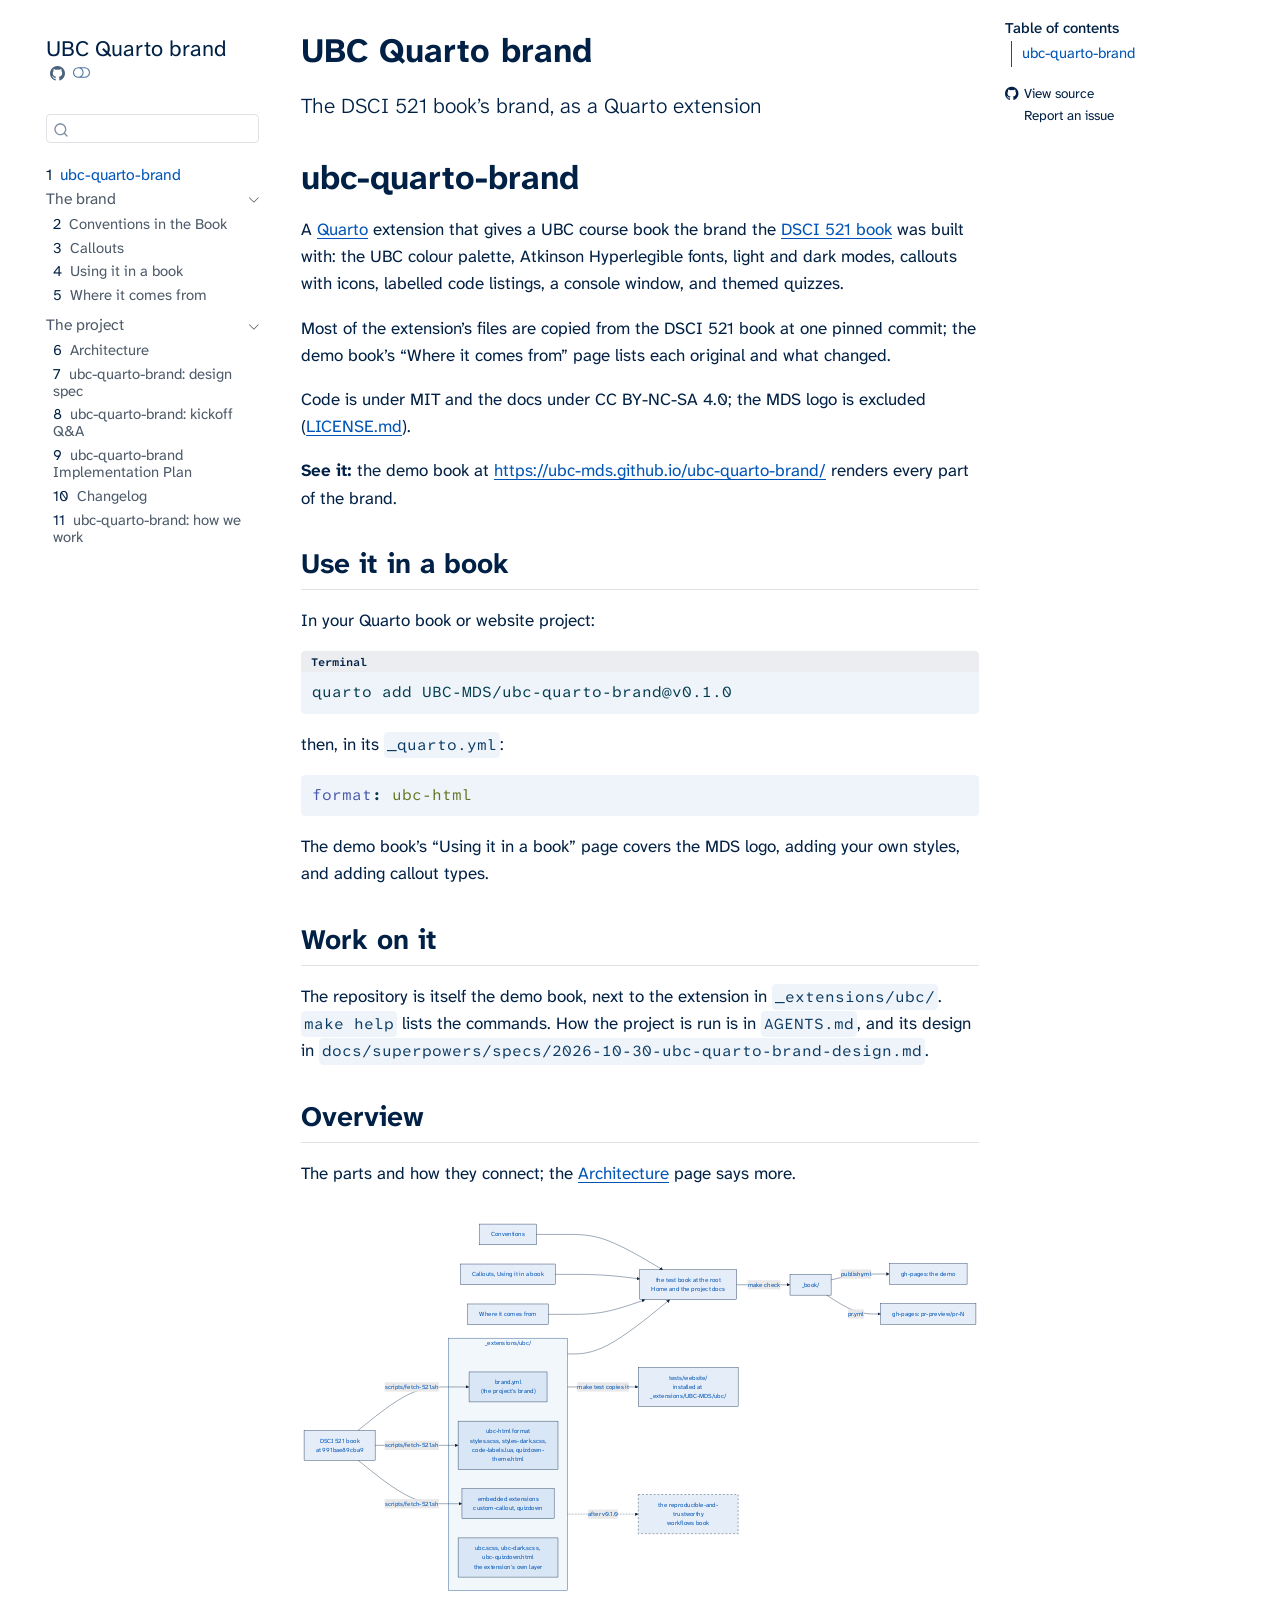
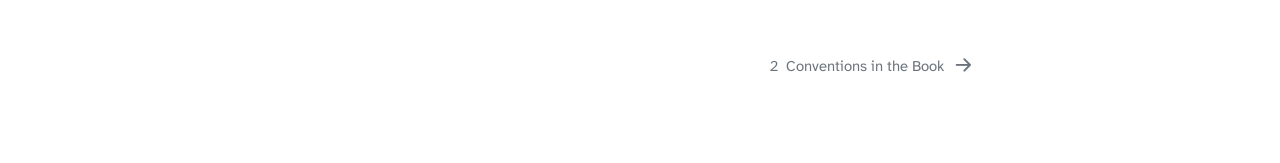
==== index.html @ 161fa1e8 "Deploying to gh-pages from @ UBC-MDS/ubc-quarto-brand@c8783e65c18d8963f769727e50a98304bb39182a 🚀" ====
<!DOCTYPE html>
<html xmlns="http://www.w3.org/1999/xhtml" lang="en" xml:lang="en"><head>

<meta charset="utf-8">
<meta name="generator" content="quarto-1.11.6">

<meta name="viewport" content="width=device-width, initial-scale=1.0, user-scalable=yes">


<title>UBC Quarto brand</title>
<style>
/* Default styles provided by pandoc.
** See https://pandoc.org/MANUAL.html#variables-for-html for config info.
*/
span.smallcaps{font-variant: small-caps;}
div.columns{display: flex; gap: 1.5em;}
div.column{flex: auto;}
@media screen {
div.columns{gap: min(4vw, 1.5em);}
div.column{overflow-x: auto;}
}
div.hanging-indent{margin-left: 1.5em; text-indent: -1.5em;}
ul.task-list{list-style: none;}
ul.task-list li input[type="checkbox"] {
  width: 0.8em;
  margin: 0 0.8em 0.2em -1em; /* quarto-specific, see https://github.com/quarto-dev/quarto-cli/issues/4556 */ 
  vertical-align: middle;
}
/* CSS for syntax highlighting */
html { -webkit-text-size-adjust: 100%; }
pre > code.sourceCode { white-space: pre; position: relative; }
pre > code.sourceCode > span { display: inline-block; line-height: 1.25; }
pre > code.sourceCode > span:empty { height: 1.2em; }
.sourceCode { overflow: visible; }
code.sourceCode > span { color: inherit; text-decoration: inherit; }
div.sourceCode { margin: 1em 0; }
pre.sourceCode { margin: 0; }
@media screen {
div.sourceCode { overflow: auto; }
}
@media print {
pre > code.sourceCode { white-space: pre-wrap; }
pre > code.sourceCode > span { text-indent: -5em; padding-left: 5em; }
}
pre.numberSource code
  { counter-reset: source-line 0; }
pre.numberSource code > span
  { position: relative; left: -4em; counter-increment: source-line; }
pre.numberSource code > span > a:first-child::before
  { content: counter(source-line);
    position: relative; left: -1em; text-align: right; vertical-align: baseline;
    border: none; display: inline-block;
    -webkit-touch-callout: none; -webkit-user-select: none;
    -khtml-user-select: none; -moz-user-select: none;
    -ms-user-select: none; user-select: none;
    padding: 0 4px; width: 4em;
  }
pre.numberSource { margin-left: 3em;  padding-left: 4px; }
div.sourceCode
  {   }
@media screen {
pre > code.sourceCode > span > a:first-child::before { text-decoration: underline; }
}
</style>


<script src="site_libs/quarto-nav/quarto-nav.js"></script>
<script src="site_libs/quarto-nav/headroom.min.js"></script>
<script src="site_libs/clipboard/clipboard.min.js"></script>
<script src="site_libs/quarto-search/autocomplete.umd.js"></script>
<script src="site_libs/quarto-search/fuse.min.js"></script>
<script src="site_libs/quarto-search/quarto-search.js"></script>
<meta name="quarto:offset" content="./">
<link href="./chapters/book-conventions.html" rel="next">
<script src="site_libs/quarto-html/quarto.js" type="module"></script>
<script src="site_libs/quarto-html/tabsets/tabsets.js" type="module"></script>
<script src="site_libs/quarto-html/scrollable-regions/scrollable-regions.js" type="module"></script>
<script src="site_libs/quarto-html/popper.min.js"></script>
<script src="site_libs/quarto-html/tippy.umd.min.js"></script>
<script src="site_libs/quarto-html/anchor.min.js"></script>
<link href="site_libs/quarto-html/tippy.css" rel="stylesheet">
<link href="site_libs/quarto-html/quarto-syntax-highlighting-2ea1a707718cc9f3905c58b26d130924.css" rel="stylesheet" class="quarto-color-scheme" id="quarto-text-highlighting-styles">
<link href="site_libs/quarto-html/quarto-syntax-highlighting-dark-afc06898b8261c65da9068aaeb0c694d.css" rel="stylesheet" class="quarto-color-scheme quarto-color-alternate" id="quarto-text-highlighting-styles">
<link href="site_libs/quarto-html/quarto-syntax-highlighting-2ea1a707718cc9f3905c58b26d130924.css" rel="stylesheet" class="quarto-color-scheme-extra" id="quarto-text-highlighting-styles">
<script src="site_libs/bootstrap/bootstrap.min.js"></script>
<link href="site_libs/bootstrap/bootstrap-icons.css" rel="stylesheet">
<link href="site_libs/bootstrap/bootstrap-9ec813e725c1cab1ab7f7c8ea7d4e155.min.css" rel="stylesheet" append-hash="true" class="quarto-color-scheme" id="quarto-bootstrap" data-mode="light">
<link href="site_libs/bootstrap/bootstrap-dark-bbf5f21334897f73eaa527d08a25ba87.min.css" rel="stylesheet" append-hash="true" class="quarto-color-scheme quarto-color-alternate" id="quarto-bootstrap" data-mode="dark">
<link href="site_libs/bootstrap/bootstrap-9ec813e725c1cab1ab7f7c8ea7d4e155.min.css" rel="stylesheet" append-hash="true" class="quarto-color-scheme-extra" id="quarto-bootstrap" data-mode="light">
<script src="site_libs/quarto-contrib/quizdown-1.3.2/quizdown.js"></script>
<script src="site_libs/quarto-contrib/quizdown-1.3.2/quizdownKatex.js"></script>
<script src="site_libs/quarto-contrib/quizdown-1.3.2/quizdownHighlight.js"></script>
<script src="site_libs/quarto-contrib/quizdown-1.3.2/quizdown-init.js"></script>
<link href="site_libs/quarto-contrib/fontawesome-7-free-7.2.0/fontawesome.css" rel="stylesheet">
<script id="quarto-search-options" type="application/json">{
  "location": "sidebar",
  "copy-button": false,
  "collapse-after": 3,
  "panel-placement": "start",
  "type": "textbox",
  "limit": 50,
  "keyboard-shortcut": [
    "f",
    "/",
    "s"
  ],
  "show-item-context": false,
  "language": {
    "search-no-results-text": "No results",
    "search-matching-documents-text": "matching documents",
    "search-copy-link-title": "Copy link to search",
    "search-hide-matches-text": "Hide additional matches",
    "search-more-match-text": "more match in this document",
    "search-more-matches-text": "more matches in this document",
    "search-clear-button-title": "Clear",
    "search-text-placeholder": "",
    "search-detached-cancel-button-title": "Cancel",
    "search-submit-button-title": "Submit",
    "search-label": "Search"
  }
}</script>
<script src="site_libs/quarto-diagram/mermaid.min.js"></script>
<script src="site_libs/quarto-diagram/mermaid-init.js"></script>
<link href="site_libs/quarto-diagram/mermaid.css" rel="stylesheet">
<style>
div.callout-activity.callout {
  border-left-color: #0055B7;
}
div.callout-activity.callout-style-default .callout-header {
  background-color: rgba(0, 85, 183, 0.13);
}
div.callout-activity .callout-toggle::before {  background-image: url('data:image/svg+xml,<svg xmlns="http://www.w3.org/2000/svg" width="16" height="16" fill="rgb(33, 37, 41)" class="bi bi-chevron-down" viewBox="0 0 16 16"><path fill-rule="evenodd" d="M1.646 4.646a.5.5 0 0 1 .708 0L8 10.293l5.646-5.647a.5.5 0 0 1 .708.708l-6 6a.5.5 0 0 1-.708 0l-6-6a.5.5 0 0 1 0-.708z"/></svg>');}
div.callout-activity.callout-style-default .callout-icon::before, div.callout-activity.callout-titled .callout-icon::before {
  font-family: 'Font Awesome 7 Free';
  font-weight: 900;
  font-style: normal;
  content: '\e53d' !important;
  background-image: none;
}
div.callout-definition.callout {
  border-left-color: #8A6D2B;
}
div.callout-definition.callout-style-default .callout-header {
  background-color: rgba(138, 109, 43, 0.13);
}
div.callout-definition .callout-toggle::before {  background-image: url('data:image/svg+xml,<svg xmlns="http://www.w3.org/2000/svg" width="16" height="16" fill="rgb(33, 37, 41)" class="bi bi-chevron-down" viewBox="0 0 16 16"><path fill-rule="evenodd" d="M1.646 4.646a.5.5 0 0 1 .708 0L8 10.293l5.646-5.647a.5.5 0 0 1 .708.708l-6 6a.5.5 0 0 1-.708 0l-6-6a.5.5 0 0 1 0-.708z"/></svg>');}
div.callout-definition.callout-style-default .callout-icon::before, div.callout-definition.callout-titled .callout-icon::before {
  font-family: 'Font Awesome 7 Free';
  font-weight: 900;
  font-style: normal;
  content: '\f518' !important;
  background-image: none;
}
div.callout-relevance-project.callout {
  border-left-color: #0077C8;
}
div.callout-relevance-project.callout-style-default .callout-header {
  background-color: rgba(0, 119, 200, 0.13);
}
div.callout-relevance-project .callout-toggle::before {  background-image: url('data:image/svg+xml,<svg xmlns="http://www.w3.org/2000/svg" width="16" height="16" fill="rgb(33, 37, 41)" class="bi bi-chevron-down" viewBox="0 0 16 16"><path fill-rule="evenodd" d="M1.646 4.646a.5.5 0 0 1 .708 0L8 10.293l5.646-5.647a.5.5 0 0 1 .708.708l-6 6a.5.5 0 0 1-.708 0l-6-6a.5.5 0 0 1 0-.708z"/></svg>');}
div.callout-relevance-project.callout-style-default .callout-icon::before, div.callout-relevance-project.callout-titled .callout-icon::before {
  font-family: 'Font Awesome 7 Free';
  font-weight: 900;
  font-style: normal;
  content: '\f542' !important;
  background-image: none;
}
div.callout-exercise.callout {
  border-left-color: #1C5F2E;
}
div.callout-exercise.callout-style-default .callout-header {
  background-color: rgba(28, 95, 46, 0.13);
}
div.callout-exercise .callout-toggle::before {  background-image: url('data:image/svg+xml,<svg xmlns="http://www.w3.org/2000/svg" width="16" height="16" fill="rgb(33, 37, 41)" class="bi bi-chevron-down" viewBox="0 0 16 16"><path fill-rule="evenodd" d="M1.646 4.646a.5.5 0 0 1 .708 0L8 10.293l5.646-5.647a.5.5 0 0 1 .708.708l-6 6a.5.5 0 0 1-.708 0l-6-6a.5.5 0 0 1 0-.708z"/></svg>');}
div.callout-exercise.callout-style-default .callout-icon::before, div.callout-exercise.callout-titled .callout-icon::before {
  font-family: 'Font Awesome 7 Free';
  font-weight: 900;
  font-style: normal;
  content: '\f44b' !important;
  background-image: none;
}
</style>


</head>

<body class="nav-sidebar floating quarto-light"><a id="quarto-skip-link" class="visually-hidden-focusable" href="#quarto-document-content">Skip to main content</a><script id="quarto-html-before-body" type="application/javascript">
    const toggleBodyColorMode = (bsSheetEl) => {
      const mode = bsSheetEl.getAttribute("data-mode");
      const bodyEl = window.document.querySelector("body");
      if (mode === "dark") {
        bodyEl.classList.add("quarto-dark");
        bodyEl.classList.remove("quarto-light");
      } else {
        bodyEl.classList.add("quarto-light");
        bodyEl.classList.remove("quarto-dark");
      }
    }
    const toggleBodyColorPrimary = () => {
      const bsSheetEl = window.document.querySelector("link#quarto-bootstrap:not([rel=disabled-stylesheet])");
      if (bsSheetEl) {
        toggleBodyColorMode(bsSheetEl);
      }
    }
    const setColorSchemeToggle = (alternate) => {
      const toggles = window.document.querySelectorAll('.quarto-color-scheme-toggle');
      for (let i=0; i < toggles.length; i++) {
        const toggle = toggles[i];
        if (toggle) {
          toggle.setAttribute("aria-checked", alternate ? "true" : "false");
          if (alternate) {
            toggle.classList.add("alternate");
          } else {
            toggle.classList.remove("alternate");
          }
        }
      }
    };
    const toggleColorMode = (alternate) => {
      // Switch the stylesheets
      const primaryStylesheets = window.document.querySelectorAll('link.quarto-color-scheme:not(.quarto-color-alternate)');
      const alternateStylesheets = window.document.querySelectorAll('link.quarto-color-scheme.quarto-color-alternate');
      manageTransitions('#quarto-margin-sidebar .nav-link', false);
      if (alternate) {
        // note: dark is layered on light, we don't disable primary!
        enableStylesheet(alternateStylesheets);
        for (const sheetNode of alternateStylesheets) {
          if (sheetNode.id === "quarto-bootstrap") {
            toggleBodyColorMode(sheetNode);
          }
        }
      } else {
        disableStylesheet(alternateStylesheets);
        enableStylesheet(primaryStylesheets)
        toggleBodyColorPrimary();
      }
      manageTransitions('#quarto-margin-sidebar .nav-link', true);
      // Switch the toggles
      setColorSchemeToggle(alternate)
    }
    // Hack to workaround the fact that safari doesn't
    // properly recolor the scrollbar when toggling (#1455).
    // Not run on load: stylesheets are set before first paint there, and
    // scrolling would undo the scroll to a URL fragment (#14973).
    // The one pixel nudge keeps the reader where they were.
    const refreshSafariScrollbar = () => {
      if (navigator.userAgent.indexOf('Safari') > 0 && navigator.userAgent.indexOf('Chrome') == -1) {
        manageTransitions("body", false);
        const scrollY = window.scrollY;
        window.scrollTo(0, scrollY > 0 ? scrollY - 1 : 1);
        setTimeout(() => {
          window.scrollTo(0, scrollY);
          manageTransitions("body", true);
        }, 40);
      }
    }
    const disableStylesheet = (stylesheets) => {
      for (let i=0; i < stylesheets.length; i++) {
        const stylesheet = stylesheets[i];
        stylesheet.rel = 'disabled-stylesheet';
      }
    }
    const enableStylesheet = (stylesheets) => {
      for (let i=0; i < stylesheets.length; i++) {
        const stylesheet = stylesheets[i];
        if(stylesheet.rel !== 'stylesheet') { // for Chrome, which will still FOUC without this check
          stylesheet.rel = 'stylesheet';
        }
      }
    }
    const manageTransitions = (selector, allowTransitions) => {
      const els = window.document.querySelectorAll(selector);
      for (let i=0; i < els.length; i++) {
        const el = els[i];
        if (allowTransitions) {
          el.classList.remove('notransition');
        } else {
          el.classList.add('notransition');
        }
      }
    }
    const isFileUrl = () => {
      return window.location.protocol === 'file:';
    }
    const hasAlternateSentinel = () => {
      let styleSentinel = getColorSchemeSentinel();
      if (styleSentinel !== null) {
        return styleSentinel === "alternate";
      } else {
        return false;
      }
    }
    const setStyleSentinel = (alternate) => {
      const value = alternate ? "alternate" : "default";
      if (!isFileUrl()) {
        window.localStorage.setItem("quarto-color-scheme", value);
      } else {
        localAlternateSentinel = value;
      }
    }
    const getColorSchemeSentinel = () => {
      if (!isFileUrl()) {
        const storageValue = window.localStorage.getItem("quarto-color-scheme");
        return storageValue != null ? storageValue : localAlternateSentinel;
      } else {
        return localAlternateSentinel;
      }
    }
    const toggleGiscusIfUsed = (isAlternate, darkModeDefault) => {
      const baseTheme = document.querySelector('#giscus-base-theme')?.value ?? 'light';
      const alternateTheme = document.querySelector('#giscus-alt-theme')?.value ?? 'dark';
      let newTheme = '';
      if(authorPrefersDark) {
        newTheme = isAlternate ? baseTheme : alternateTheme;
      } else {
        newTheme = isAlternate ? alternateTheme : baseTheme;
      }
      const changeGiscusTheme = () => {
        // From: https://github.com/giscus/giscus/issues/336
        const sendMessage = (message) => {
          const iframe = document.querySelector('iframe.giscus-frame');
          if (!iframe) return;
          iframe.contentWindow.postMessage({ giscus: message }, 'https://giscus.app');
        }
        sendMessage({
          setConfig: {
            theme: newTheme
          }
        });
      }
      const isGiscussLoaded = window.document.querySelector('iframe.giscus-frame') !== null;
      if (isGiscussLoaded) {
        changeGiscusTheme();
      }
    };
    const authorPrefersDark = false;
    const darkModeDefault = authorPrefersDark;
      document.querySelector('link#quarto-text-highlighting-styles.quarto-color-scheme-extra').rel = 'disabled-stylesheet';
      document.querySelector('link#quarto-bootstrap.quarto-color-scheme-extra').rel = 'disabled-stylesheet';
    let localAlternateSentinel = darkModeDefault ? 'alternate' : 'default';
    // Dark / light mode switch
    window.quartoToggleColorScheme = () => {
      // Read the current dark / light value
      let toAlternate = !hasAlternateSentinel();
      toggleColorMode(toAlternate);
      refreshSafariScrollbar();
      setStyleSentinel(toAlternate);
      toggleGiscusIfUsed(toAlternate, darkModeDefault);
      window.dispatchEvent(new Event('resize'));
    };
    // Switch to dark mode if need be
    if (hasAlternateSentinel()) {
      toggleColorMode(true);
    } else {
      toggleColorMode(false);
    }
  </script>

<div id="quarto-search-results"></div>
  <header id="quarto-header" class="headroom fixed-top">
  <nav class="quarto-secondary-nav" aria-label="Toolbar">
    <div class="container-fluid d-flex">
      <button type="button" class="quarto-btn-toggle btn" data-bs-toggle="collapse" role="button" data-bs-target=".quarto-sidebar-collapse-item" aria-controls="quarto-sidebar" aria-expanded="false" aria-label="Toggle sidebar navigation" onclick="if (window.quartoToggleHeadroom) { window.quartoToggleHeadroom(); }">
        <i class="bi bi-layout-text-sidebar-reverse"></i>
      </button>
        <nav class="quarto-page-breadcrumbs" aria-label="Breadcrumbs"><ol class="breadcrumb"><li class="breadcrumb-item"><a href="./index.html"><span class="chapter-number">1</span>&nbsp; <span class="chapter-title">ubc-quarto-brand</span></a></li></ol></nav>
        <a class="flex-grow-1" data-bs-toggle="collapse" data-bs-target=".quarto-sidebar-collapse-item" onclick="if (window.quartoToggleHeadroom) { window.quartoToggleHeadroom(); }">      
        </a>
      <button type="button" class="btn quarto-search-button" aria-label="Search" onclick="window.quartoOpenSearch();">
        <i class="bi bi-search"></i>
      </button>
    </div>
  </nav>
</header>
<!-- content -->
<div id="quarto-content" class="quarto-container page-columns page-rows-contents page-layout-article">
<!-- sidebar -->
  <nav id="quarto-sidebar" class="sidebar collapse collapse-horizontal quarto-sidebar-collapse-item sidebar-navigation floating overflow-auto" aria-label="Site">
    <div class="pt-lg-2 mt-2 text-left sidebar-header">
    <div class="sidebar-title mb-0 py-0">
      <a href="./">UBC Quarto brand</a> 
        <div class="sidebar-tools-main">
    <a href="https://github.com/UBC-MDS/ubc-quarto-brand" title="Source Code" class="quarto-navigation-tool px-1" aria-label="Source Code"><i class="bi bi-github"></i></a>
  <button type="button" role="switch" aria-checked="false" class="quarto-color-scheme-toggle quarto-navigation-tool  px-1" onclick="window.quartoToggleColorScheme(); return false;" title="Toggle dark mode" aria-label="Toggle dark mode"><i class="bi"></i></button>
</div>
    </div>
      </div>
        <div class="mt-2 flex-shrink-0 align-items-center">
        <div class="sidebar-search">
        <div id="quarto-search" class="" title="Search"></div>
        </div>
        </div>
    <div class="sidebar-menu-container"> 
    <ul class="list-unstyled mt-1">
        <li class="sidebar-item">
  <div class="sidebar-item-container"> 
  <a href="./index.html" class="sidebar-item-text sidebar-link active">
 <span class="menu-text"><span class="chapter-number">1</span>&nbsp; <span class="chapter-title">ubc-quarto-brand</span></span></a>
  </div>
</li>
        <li class="sidebar-item sidebar-item-section">
      <div class="sidebar-item-container"> 
            <button type="button" class="sidebar-item-text sidebar-item-toggle sidebar-link text-start" data-bs-toggle="collapse" data-bs-target="#quarto-sidebar-section-1" aria-controls="quarto-sidebar-section-1" aria-expanded="true">
 <span class="menu-text" id="quarto-sidebar-section-1-label">The brand</span><i class="bi bi-chevron-right" aria-hidden="true"></i></button>
      </div>
      <ul id="quarto-sidebar-section-1" aria-labelledby="quarto-sidebar-section-1-label" class="collapse list-unstyled sidebar-section depth1 show">  
          <li class="sidebar-item">
  <div class="sidebar-item-container"> 
  <a href="./chapters/book-conventions.html" class="sidebar-item-text sidebar-link">
 <span class="menu-text"><span class="chapter-number">2</span>&nbsp; <span class="chapter-title">Conventions in the Book</span></span></a>
  </div>
</li>
          <li class="sidebar-item">
  <div class="sidebar-item-container"> 
  <a href="./chapters/callouts.html" class="sidebar-item-text sidebar-link">
 <span class="menu-text"><span class="chapter-number">3</span>&nbsp; <span class="chapter-title">Callouts</span></span></a>
  </div>
</li>
          <li class="sidebar-item">
  <div class="sidebar-item-container"> 
  <a href="./chapters/using.html" class="sidebar-item-text sidebar-link">
 <span class="menu-text"><span class="chapter-number">4</span>&nbsp; <span class="chapter-title">Using it in a book</span></span></a>
  </div>
</li>
          <li class="sidebar-item">
  <div class="sidebar-item-container"> 
  <a href="./chapters/provenance.html" class="sidebar-item-text sidebar-link">
 <span class="menu-text"><span class="chapter-number">5</span>&nbsp; <span class="chapter-title">Where it comes from</span></span></a>
  </div>
</li>
      </ul>
  </li>
        <li class="sidebar-item sidebar-item-section">
      <div class="sidebar-item-container"> 
            <button type="button" class="sidebar-item-text sidebar-item-toggle sidebar-link text-start" data-bs-toggle="collapse" data-bs-target="#quarto-sidebar-section-2" aria-controls="quarto-sidebar-section-2" aria-expanded="true">
 <span class="menu-text" id="quarto-sidebar-section-2-label">The project</span><i class="bi bi-chevron-right" aria-hidden="true"></i></button>
      </div>
      <ul id="quarto-sidebar-section-2" aria-labelledby="quarto-sidebar-section-2-label" class="collapse list-unstyled sidebar-section depth1 show">  
          <li class="sidebar-item">
  <div class="sidebar-item-container"> 
  <a href="./docs/architecture.html" class="sidebar-item-text sidebar-link">
 <span class="menu-text"><span class="chapter-number">6</span>&nbsp; <span class="chapter-title">Architecture</span></span></a>
  </div>
</li>
          <li class="sidebar-item">
  <div class="sidebar-item-container"> 
  <a href="./docs/superpowers/specs/2026-10-30-ubc-quarto-brand-design.html" class="sidebar-item-text sidebar-link">
 <span class="menu-text"><span class="chapter-number">7</span>&nbsp; <span class="chapter-title">ubc-quarto-brand: design spec</span></span></a>
  </div>
</li>
          <li class="sidebar-item">
  <div class="sidebar-item-container"> 
  <a href="./docs/superpowers/specs/2026-10-30-ubc-quarto-brand-qa.html" class="sidebar-item-text sidebar-link">
 <span class="menu-text"><span class="chapter-number">8</span>&nbsp; <span class="chapter-title">ubc-quarto-brand: kickoff Q&amp;A</span></span></a>
  </div>
</li>
          <li class="sidebar-item">
  <div class="sidebar-item-container"> 
  <a href="./docs/superpowers/plans/2026-10-30-ubc-quarto-brand.html" class="sidebar-item-text sidebar-link">
 <span class="menu-text"><span class="chapter-number">9</span>&nbsp; <span class="chapter-title">ubc-quarto-brand Implementation Plan</span></span></a>
  </div>
</li>
          <li class="sidebar-item">
  <div class="sidebar-item-container"> 
  <a href="./CHANGELOG.html" class="sidebar-item-text sidebar-link">
 <span class="menu-text"><span class="chapter-number">10</span>&nbsp; <span class="chapter-title">Changelog</span></span></a>
  </div>
</li>
          <li class="sidebar-item">
  <div class="sidebar-item-container"> 
  <a href="./AGENTS.html" class="sidebar-item-text sidebar-link">
 <span class="menu-text"><span class="chapter-number">11</span>&nbsp; <span class="chapter-title">ubc-quarto-brand: how we work</span></span></a>
  </div>
</li>
      </ul>
  </li>
    </ul>
    </div>
</nav>
<div id="quarto-sidebar-glass" class="quarto-sidebar-collapse-item" data-bs-toggle="collapse" data-bs-target=".quarto-sidebar-collapse-item"></div>
<!-- margin-sidebar -->
    <div id="quarto-margin-sidebar" class="sidebar margin-sidebar">
        <nav id="TOC" role="doc-toc" aria-labelledby="toc-title" class="toc-active">
    <h2 id="toc-title">Table of contents</h2>
   
  <ul>
  <li><a href="#ubc-quarto-brand" id="toc-ubc-quarto-brand" class="nav-link active" data-scroll-target="#ubc-quarto-brand">ubc-quarto-brand</a>
  <ul class="collapse">
  <li><a href="#use-it-in-a-book" id="toc-use-it-in-a-book" class="nav-link" data-scroll-target="#use-it-in-a-book">Use it in a book</a></li>
  <li><a href="#work-on-it" id="toc-work-on-it" class="nav-link" data-scroll-target="#work-on-it">Work on it</a></li>
  <li><a href="#overview" id="toc-overview" class="nav-link" data-scroll-target="#overview">Overview</a></li>
  </ul></li>
  </ul>
<div class="toc-actions"><ul><li><a href="https://github.com/UBC-MDS/ubc-quarto-brand/blob/main/index.qmd" class="toc-action"><i class="bi bi-github"></i>View source</a></li><li><a href="https://github.com/UBC-MDS/ubc-quarto-brand/issues/new" class="toc-action"><i class="bi empty"></i>Report an issue</a></li></ul></div></nav>
    </div>
<!-- main -->
<main class="content" id="quarto-document-content" tabindex="-1"><header id="title-block-header" class="quarto-title-block"><h1 class="title display-7">UBC Quarto brand</h1></header>


<header id="title-block-header">

<p class="subtitle lead">The DSCI 521 book’s brand, as a Quarto extension</p>

</header>


<section id="ubc-quarto-brand" class="level1">
<h1>ubc-quarto-brand</h1>
<p>A <a href="https://quarto.org">Quarto</a> extension that gives a UBC course book the brand the <a href="https://ubc-mds.github.io/DSCI_521_platforms-dsci_book/">DSCI 521 book</a> was built with: the UBC colour palette, Atkinson Hyperlegible fonts, light and dark modes, callouts with icons, labelled code listings, a console window, and themed quizzes.</p>
<p>Most of the extension’s files are copied from the DSCI 521 book at one pinned commit; the demo book’s “Where it comes from” page lists each original and what changed.</p>
<p>Code is under MIT and the docs under CC BY-NC-SA 4.0; the MDS logo is excluded (<a href="https://github.com/UBC-MDS/ubc-quarto-brand/blob/main/LICENSE.md">LICENSE.md</a>).</p>
<p><strong>See it:</strong> the demo book at <a href="https://ubc-mds.github.io/ubc-quarto-brand/" class="uri">https://ubc-mds.github.io/ubc-quarto-brand/</a> renders every part of the brand.</p>
<section id="use-it-in-a-book" class="level2">
<h2 class="anchored" data-anchor-id="use-it-in-a-book">Use it in a book</h2>
<p>In your Quarto book or website project:</p>
<div class="code-with-filename">
<div class="code-with-filename-file"><pre><strong>Terminal</strong></pre></div>
<div class="code-copy-outer-scaffold"><div class="sourceCode" id="cb1"><pre class="sourceCode bash code-with-copy"><code class="sourceCode bash"><span id="cb1-1"><a href="#cb1-1" aria-hidden="true" tabindex="-1"></a><span class="ex">quarto</span> add UBC-MDS/ubc-quarto-brand@v0.1.0</span></code></pre></div><button title="Copy to Clipboard" class="code-copy-button"><i class="bi"></i></button></div>
</div>
<p>then, in its <code>_quarto.yml</code>:</p>
<div class="code-copy-outer-scaffold"><div class="sourceCode" id="cb2"><pre class="sourceCode yaml code-with-copy"><code class="sourceCode yaml"><span id="cb2-1"><a href="#cb2-1" aria-hidden="true" tabindex="-1"></a><span class="fu">format</span><span class="kw">:</span><span class="at"> ubc-html</span></span></code></pre></div><button title="Copy to Clipboard" class="code-copy-button"><i class="bi"></i></button></div>
<p>The demo book’s “Using it in a book” page covers the MDS logo, adding your own styles, and adding callout types.</p>
</section>
<section id="work-on-it" class="level2">
<h2 class="anchored" data-anchor-id="work-on-it">Work on it</h2>
<p>The repository is itself the demo book, next to the extension in <code>_extensions/ubc/</code>. <code>make help</code> lists the commands. How the project is run is in <code>AGENTS.md</code>, and its design in <code>docs/superpowers/specs/2026-10-30-ubc-quarto-brand-design.md</code>.</p>
</section>
<section id="overview" class="level2">
<h2 class="anchored" data-anchor-id="overview">Overview</h2>
<p>The parts and how they connect; the <a href="./docs/architecture.html">Architecture</a> page says more.</p>
<div class="cell" data-layout-align="default">
<div class="cell-output-display">
<div>
<p></p><figure class="figure"><p></p>
<div>
<pre class="mermaid mermaid-js">flowchart LR
  src["DSCI 521 book&lt;br/&gt;at 991bae89cba9"] --&gt;|"scripts/fetch-521.sh"| brand
  src --&gt;|"scripts/fetch-521.sh"| fmt
  src --&gt;|"scripts/fetch-521.sh"| emb
  subgraph ext["_extensions/ubc/"]
    brand["brand.yml&lt;br/&gt;(the project's brand)"]
    fmt["ubc-html format&lt;br/&gt;styles.scss, styles-dark.scss,&lt;br/&gt;code-labels.lua, quizdown-theme.html"]
    emb["embedded extensions&lt;br/&gt;custom-callout, quizdown"]
    layer["ubc.scss, ubc-dark.scss, ubc-quizdown.html&lt;br/&gt;the extension's own layer"]
  end
  ext --&gt; book["the test book at the root&lt;br/&gt;Home and the project docs"]
  conv["Conventions"] --&gt; book
  gallery["Callouts, Using it in a book"] --&gt; book
  prov["Where it comes from"] --&gt; book
  ext --&gt;|"make test copies it"| site["tests/website/&lt;br/&gt;installed at _extensions/UBC-MDS/ubc/"]
  book --&gt;|"make check"| out["_book/"]
  out --&gt;|"publish.yml"| demo["gh-pages: the demo"]
  out --&gt;|"pr.yml"| prev["gh-pages: pr-preview/pr-N"]
  ext -.-&gt;|"after v0.1.0"| rtw["the reproducible-and-trustworthy&lt;br/&gt;workflows book"]:::planned
  classDef planned stroke-dasharray: 5 5
</pre>
</div>
<p></p></figure><p></p>
</div>
</div>
</div>


</section>
</section>

</main> <!-- /main -->
<!--
  Theme the quizdown quizzes.

  `_extensions/quizdown` renders every quiz into a shadow root
  (`attachShadow({mode: "open"})`), so nothing in `styles.scss` reaches inside
  one -- a quiz arrives on the page wearing quizdown's own defaults, which are
  `steelblue` on `#f2f2f2` with black text. In dark mode that is not merely
  off-brand, it is unreadable: the parts that take a *background* from
  quizdown's palette but *inherit* their text colour -- the left column of a
  matching question, an evaluated slot, the per-pair feedback -- end up
  painting the page's near-white body text onto a near-white fill, 1.03:1.

  Two facts make that fixable from outside the shadow root:

    * custom properties inherit *through* the shadow boundary, so the
      `--mds-quiz-*` values set on `:root` in `styles.scss` are readable from
      inside a quiz;
    * quizdown writes its three colours as inline styles on
      `.quizdown-content`, and `!important` in a stylesheet beats an inline
      declaration.

  So this file injects one stylesheet into each quiz's shadow root, written
  entirely against `--mds-quiz-*`. The light and dark values of those live in
  `styles.scss` and `styles-dark.scss`, and Quarto swaps those two bundles on
  the colour-mode toggle -- so a quiz follows the toggle with no JavaScript of
  its own.

  Wired in from `format.html.include-after-body` in `_quarto.yml`, which is
  what keeps the vendored extension under `_extensions/quizdown/` untouched: a
  re-add or an update of that extension cannot clobber any of this.

  Two things are deliberately left alone:

    * `.hljs`, the highlight.js "github" theme quizdown bundles for a *fenced*
      code block inside a question. Its plate is light in both colour modes,
      but so are the token colours painted on it, so it stays self-consistent
      and readable; re-tinting the plate alone would break it, and re-tinting
      the tokens means shipping a second syntax theme. No question in the book
      uses a fenced block -- inline code is themed below, and inline code is
      what the questions actually use.
    * `.print-review`, the plain questions-and-answers block quizdown reveals
      under `@media print`. Paper is white in both colour modes, so the light
      colours there are already the right ones.
-->
<script>
  (() => {
    // Note for editing: this is a template literal, so nothing inside it may
    // be quoted in backticks the way the prose around it is -- a stray one
    // ends the string, and the page fails with a JavaScript syntax error
    // rather than with anything you would notice in the CSS.
    //
    // Every declaration below is `!important`, for two reasons that are not
    // about winning an argument with the extension. Svelte scopes its own
    // rules with a build hash (`.prompt.svelte-1ge161l`), which out-specifies
    // anything we can write without hard-coding a hash that changes on every
    // quizdown release; and the order our <style> ends up in relative to
    // Svelte's, inside a shadow root neither of us owns, is not ours to pick.
    const CSS = `
      /* ---- the three knobs quizdown itself exposes ------------------------
         Set as inline styles on .quizdown-content from the quiz config, so
         !important is the only thing that can move them. Remapping these three
         alone fixes most of dark mode: everything that reads its background
         from --quizdown-color-secondary and inherits its text colour then
         lands on a surface that belongs to the current mode. */
      .quizdown-content {
        --quizdown-color-primary: var(--mds-quiz-accent) !important;
        --quizdown-color-secondary: var(--mds-quiz-surface) !important;
        --quizdown-color-text: var(--mds-quiz-fg) !important;
      }

      /* ---- inline code in a question -------------------------------------
         quizdown paints this #333 on #f8f8f8 in both modes. The book has its
         own inline-code pair, one per mode, under typography.monospace-inline
         in _brand.yml. */
      code {
        color: var(--mds-quiz-code-fg) !important;
        background-color: var(--mds-quiz-code-bg) !important;
      }

      /* ---- buttons -------------------------------------------------------
         Hard-coded to a white fill, which is a glaring plate on the dark page.
         The hover is brightness(0.9): darkening is only a change you can see
         when the surface starts light, so its direction is per-mode too. */
      button {
        background-color: var(--mds-quiz-surface) !important;
        color: var(--mds-quiz-fg) !important;
      }
      button:disabled {
        background-color: var(--mds-quiz-surface) !important;
        color: var(--mds-quiz-muted) !important;
      }
      button:hover:not(:checked):not(:active):not(:disabled) {
        filter: var(--mds-quiz-press) !important;
      }

      /* ---- multiple choice and single choice ------------------------------
         The option rows are already painted from the two variables remapped
         above; only the hover is hard-coded. */
      [type='checkbox']:hover + span,
      [type='checkbox']:focus + span,
      [type='radio']:hover + span,
      [type='radio']:focus + span {
        filter: var(--mds-quiz-press) !important;
      }

      /* ---- sequence (drag to order) --------------------------------------
         The rows come from the variables; the reorder buttons take a black
         focus ring, which is invisible on the dark page. */
      .buttons button:focus {
        border-color: var(--mds-quiz-accent) !important;
      }

      /* ---- matching (drag a chip into a slot) -----------------------------
         The type with the most hard-coded colour in it, and the one where the
         dark-mode failure was actually visible: .prompt takes its fill from
         quizdown's palette and its text colour from the page, so it painted
         near-white body text onto near-white #f2f2f2. */
      .arrow,
      .placeholder {
        color: var(--mds-quiz-muted) !important;
      }
      .slot,
      .pool {
        border-color: var(--mds-quiz-border) !important;
      }
      .slot-selected,
      .slot-dragover,
      .pool-dragover {
        background-color: var(--mds-quiz-surface) !important;
      }
      .chip:hover {
        filter: var(--mds-quiz-press) !important;
      }
      .chip-used {
        background-color: var(--mds-quiz-surface) !important;
        border-color: var(--mds-quiz-muted) !important;
      }

      /* ---- the evaluated state -------------------------------------------
         Green and red, which the book already has: the success and danger
         roles in _brand.yml each carry a value per mode. */
      .slot.correct {
        border-color: var(--mds-quiz-correct) !important;
        background-color: var(--mds-quiz-correct-bg) !important;
      }
      .slot.wrong,
      .slot.empty-eval {
        border-color: var(--mds-quiz-wrong) !important;
        background-color: var(--mds-quiz-wrong-bg) !important;
      }
      .badge-correct,
      .correct-hint {
        color: var(--mds-quiz-correct) !important;
      }
      .badge-wrong {
        color: var(--mds-quiz-wrong) !important;
      }
      .pair-feedback {
        border-left-color: var(--mds-quiz-correct) !important;
        background-color: var(--mds-quiz-correct-bg) !important;
      }
      .pair-feedback-wrong {
        border-left-color: var(--mds-quiz-wrong) !important;
        background-color: var(--mds-quiz-wrong-bg) !important;
      }

      /* ---- the credit line under every quiz ------------------------------- */
      .credits,
      .credits a {
        color: var(--mds-quiz-muted) !important;
      }
    `;

    // Returns the number of quizzes that do not have a shadow root yet.
    const paint = () => {
      let waiting = 0;
      for (const host of document.querySelectorAll(".quizdown")) {
        const root = host.shadowRoot;
        if (!root) {
          waiting += 1;
          continue;
        }
        if (root.querySelector("style[data-mds-quiz-theme]")) continue;
        const style = document.createElement("style");
        style.setAttribute("data-mds-quiz-theme", "");
        style.textContent = CSS;
        root.appendChild(style);
      }
      return waiting;
    };

    // quizdown creates the shadow roots from a `load` listener that it only
    // registers once `DOMContentLoaded` has fired -- later than this script,
    // which is inline at the end of <body>. A `load` listener added here would
    // therefore run *before* the one that creates the thing we want to style,
    // so the first attempt is deferred by a task, and then retried for a few
    // frames in case a future version of the extension moves that work again.
    // Bounded, so a quiz that never renders cannot leave a frame loop running.
    const GIVE_UP_AFTER_MS = 5000;
    addEventListener("load", () => {
      const started = performance.now();
      const tick = () => {
        if (paint() > 0 && performance.now() - started < GIVE_UP_AFTER_MS) {
          requestAnimationFrame(tick);
        }
      };
      setTimeout(tick, 0);
    });
  })();
</script>
<!--
  The extension's own addition to `quizdown-theme.html`, which stays as
  fetched from DSCI 521 (Q&A 22, 26).

  quizdown paints a matching question's answer chips a fixed light green
  (`#e8f5e9`) and lets them inherit the page's text colour: in dark mode,
  near-white text on near-white. `quizdown-theme.html` themes every other part
  of a matching question but not the chip itself, so this injects one more
  rule into each quiz's shadow root, the same way, written against
  `--mds-quiz-chip-*` from `ubc.scss`. Used and placed chips keep the looks
  quizdown and `quizdown-theme.html` give them.
-->
<script>
  (() => {
    const CSS = `
      .chip:not(.chip-used):not(.chip-placed) {
        background-color: var(--mds-quiz-chip-bg) !important;
        border-color: var(--mds-quiz-chip-border) !important;
        color: var(--mds-quiz-fg) !important;
      }
    `;

    // Returns the number of quizzes that do not have a shadow root yet.
    const paint = () => {
      let waiting = 0;
      for (const host of document.querySelectorAll(".quizdown")) {
        const root = host.shadowRoot;
        if (!root) {
          waiting += 1;
          continue;
        }
        if (root.querySelector("style[data-ubc-quiz-chips]")) continue;
        const style = document.createElement("style");
        style.setAttribute("data-ubc-quiz-chips", "");
        style.textContent = CSS;
        root.appendChild(style);
      }
      return waiting;
    };

    // As in `quizdown-theme.html`: quizdown makes the shadow roots after
    // `load`, so the first try waits a task, then retries for a few frames,
    // and gives up after five seconds.
    addEventListener("load", () => {
      const started = performance.now();
      const tick = () => {
        if (paint() > 0 && performance.now() - started < 5000) {
          requestAnimationFrame(tick);
        }
      };
      setTimeout(tick, 0);
    });
  })();
</script>
<script id="quarto-html-after-body" type="application/javascript">
  window.document.addEventListener("DOMContentLoaded", function (event) {
    // Ensure there is a toggle, if there isn't float one in the top right
    if (window.document.querySelector('.quarto-color-scheme-toggle') === null) {
      const toggle = window.document.createElement('button');
      toggle.type = "button";
      toggle.setAttribute("role", "switch");
      toggle.setAttribute("aria-checked", "false");
      toggle.classList.add('top-right');
      toggle.classList.add('quarto-color-scheme-toggle');
      toggle.setAttribute("aria-label", "Toggle dark mode");
      toggle.onclick = function() { try { window.quartoToggleColorScheme(); } catch {} return false; };
      const i = window.document.createElement("i");
      i.classList.add('bi');
      toggle.appendChild(i);
      // Put the toggle in a landmark of its own, so that landmark navigation
      // can reach it.
      //
      // The container is always a fresh direct child of body, and the toggle is
      // never moved into page furniture that the theme or the author controls.
      // The toggle is positioned against the page, so any ancestor that
      // establishes a containing block captures it: a positioned element or a
      // grid for position: absolute, and transform, filter, will-change or
      // contain for position: fixed. A direct child of body has none of these
      // to inherit, and the shift when one appears is silent and visual.
      //
      // ARIA says a document should have at most one banner, and axe reports a
      // duplicate whether or not the banners carry distinct labels. So use a
      // header when the page has no banner yet, and a named region otherwise.
      //
      // A header is a banner wherever it sits, unless it is inside sectioning
      // content, so this cannot just look at the children of body: a custom
      // page layout wraps the title block header in a plain div. An explicit
      // role="banner" always counts.
      const sectioning = 'article, aside, main, nav, section, [role="article"], [role="complementary"], [role="main"], [role="navigation"], [role="region"]';
      const hasBanner = Array.from(
        window.document.querySelectorAll('header:not([role]), [role="banner"]')
      ).some(function(el) {
        return el.hasAttribute("role") || el.closest(sectioning) === null;
      });
      const container = window.document.createElement(hasBanner ? "div" : "header");
      if (hasBanner) {
        container.setAttribute("role", "region");
        container.setAttribute("aria-label", "Toggle dark mode");
      }
      container.classList.add('quarto-color-scheme-toggle-container');
      container.appendChild(toggle);
      window.document.body.appendChild(container);
    }
    setColorSchemeToggle(hasAlternateSentinel())
    const icon = "";
    const anchorJS = new window.AnchorJS();
    anchorJS.options = {
      placement: 'right',
      icon: icon
    };
    anchorJS.add('.anchored');
    const isCodeAnnotation = (el) => {
      for (const clz of el.classList) {
        if (clz.startsWith('code-annotation-')) {                     
          return true;
        }
      }
      return false;
    }
    const onCopySuccess = function(e) {
      // button target
      const button = e.trigger;
      // don't keep focus
      button.blur();
      // flash "checked"
      button.classList.add('code-copy-button-checked');
      var currentTitle = button.getAttribute("title");
      button.setAttribute("title", "Copied!");
      let tooltip;
      if (window.bootstrap) {
        button.setAttribute("data-bs-toggle", "tooltip");
        button.setAttribute("data-bs-placement", "left");
        button.setAttribute("data-bs-title", "Copied!");
        tooltip = new bootstrap.Tooltip(button, 
          { trigger: "manual", 
            customClass: "code-copy-button-tooltip",
            offset: [0, -8]});
        tooltip.show();    
      }
      setTimeout(function() {
        if (tooltip) {
          tooltip.hide();
          button.removeAttribute("data-bs-title");
          button.removeAttribute("data-bs-toggle");
          button.removeAttribute("data-bs-placement");
        }
        button.setAttribute("title", currentTitle);
        button.classList.remove('code-copy-button-checked');
      }, 1000);
      // clear code selection
      e.clearSelection();
    }
    const getTextToCopy = function(trigger) {
      const outerScaffold = trigger.parentElement.cloneNode(true);
      const codeEl = outerScaffold.querySelector('code');
      for (const childEl of codeEl.children) {
        if (isCodeAnnotation(childEl)) {
          childEl.remove();
        }
      }
      return codeEl.innerText;
    }
    const clipboard = new window.ClipboardJS('.code-copy-button:not([data-in-quarto-modal])', {
      text: getTextToCopy
    });
    clipboard.on('success', onCopySuccess);
    if (window.document.getElementById('quarto-embedded-source-code-modal')) {
      const clipboardModal = new window.ClipboardJS('.code-copy-button[data-in-quarto-modal]', {
        text: getTextToCopy,
        container: window.document.getElementById('quarto-embedded-source-code-modal')
      });
      clipboardModal.on('success', onCopySuccess);
    }
      var localhostRegex = new RegExp(/^(?:http|https):\/\/localhost\:?[0-9]*\//);
      var mailtoRegex = new RegExp(/^mailto:/);
        var filterRegex = new RegExp("https:\/\/ubc-mds\.github\.io\/ubc-quarto-brand\/");
      var isInternal = (href) => {
          return filterRegex.test(href) || localhostRegex.test(href) || mailtoRegex.test(href);
      }
      // Inspect non-navigation links and adorn them if external
     var links = window.document.querySelectorAll('a[href]:not(.nav-link):not(.navbar-brand):not(.toc-action):not(.sidebar-link):not(.sidebar-item-toggle):not(.pagination-link):not(.no-external):not([aria-hidden]):not(.dropdown-item):not(.quarto-navigation-tool):not(.about-link)');
      for (var i=0; i<links.length; i++) {
        const link = links[i];
        if (!isInternal(link.href)) {
          // undo the damage that might have been done by quarto-nav.js in the case of
          // links that we want to consider external
          if (link.dataset.originalHref !== undefined) {
            link.href = link.dataset.originalHref;
          }
        }
      }
    function tippyHover(el, contentFn, onTriggerFn, onUntriggerFn) {
      const config = {
        allowHTML: true,
        maxWidth: 500,
        delay: 100,
        arrow: false,
        appendTo: function(el) {
            return el.parentElement;
        },
        interactive: true,
        interactiveBorder: 10,
        theme: 'quarto',
        placement: 'bottom-start',
      };
      if (contentFn) {
        config.content = contentFn;
      }
      if (onTriggerFn) {
        config.onTrigger = onTriggerFn;
      }
      if (onUntriggerFn) {
        config.onUntrigger = onUntriggerFn;
      }
      window.tippy(el, config); 
    }
    const noterefs = window.document.querySelectorAll('a[role="doc-noteref"]');
    for (var i=0; i<noterefs.length; i++) {
      const ref = noterefs[i];
      tippyHover(ref, function() {
        // use id or data attribute instead here
        let href = ref.getAttribute('data-footnote-href') || ref.getAttribute('href');
        try { href = new URL(href).hash; } catch {}
        const id = href.replace(/^#\/?/, "");
        const note = window.document.getElementById(id);
        if (note) {
          return note.innerHTML;
        } else {
          return "";
        }
      });
    }
    const xrefs = window.document.querySelectorAll('a.quarto-xref');
    const processXRef = (id, note) => {
      // Strip column container classes
      const stripColumnClz = (el) => {
        el.classList.remove("page-full", "page-columns");
        if (el.children) {
          for (const child of el.children) {
            stripColumnClz(child);
          }
        }
      }
      stripColumnClz(note)
      if (id === null || id.startsWith('sec-')) {
        // Special case sections, only their first couple elements
        const container = document.createElement("div");
        if (note.children && note.children.length > 2) {
          container.appendChild(note.children[0].cloneNode(true));
          for (let i = 1; i < note.children.length; i++) {
            const child = note.children[i];
            if (child.tagName === "P" && child.innerText === "") {
              continue;
            } else {
              container.appendChild(child.cloneNode(true));
              break;
            }
          }
          if (window.Quarto?.typesetMath) {
            window.Quarto.typesetMath(container);
          }
          return container.innerHTML
        } else {
          if (window.Quarto?.typesetMath) {
            window.Quarto.typesetMath(note);
          }
          return note.innerHTML;
        }
      } else {
        // Remove any anchor links if they are present
        const anchorLink = note.querySelector('a.anchorjs-link');
        if (anchorLink) {
          anchorLink.remove();
        }
        if (window.Quarto?.typesetMath) {
          window.Quarto.typesetMath(note);
        }
        if (note.classList.contains("callout")) {
          return note.outerHTML;
        } else {
          return note.innerHTML;
        }
      }
    }
    for (var i=0; i<xrefs.length; i++) {
      const xref = xrefs[i];
      tippyHover(xref, undefined, function(instance) {
        instance.disable();
        let url = xref.getAttribute('href');
        let hash = undefined; 
        if (url.startsWith('#')) {
          hash = url;
        } else {
          try { hash = new URL(url).hash; } catch {}
        }
        if (hash) {
          const id = hash.replace(/^#\/?/, "");
          const note = window.document.getElementById(id);
          if (note !== null) {
            try {
              const html = processXRef(id, note.cloneNode(true));
              instance.setContent(html);
            } finally {
              instance.enable();
              instance.show();
            }
          } else {
            // See if we can fetch this
            fetch(url.split('#')[0])
            .then(res => res.text())
            .then(html => {
              const parser = new DOMParser();
              const htmlDoc = parser.parseFromString(html, "text/html");
              const note = htmlDoc.getElementById(id);
              if (note !== null) {
                const html = processXRef(id, note);
                instance.setContent(html);
              } 
            }).finally(() => {
              instance.enable();
              instance.show();
            });
          }
        } else {
          // See if we can fetch a full url (with no hash to target)
          // This is a special case and we should probably do some content thinning / targeting
          fetch(url)
          .then(res => res.text())
          .then(html => {
            const parser = new DOMParser();
            const htmlDoc = parser.parseFromString(html, "text/html");
            const note = htmlDoc.querySelector('main.content');
            if (note !== null) {
              // This should only happen for chapter cross references
              // (since there is no id in the URL)
              // remove the first header
              if (note.children.length > 0 && note.children[0].tagName === "HEADER") {
                note.children[0].remove();
              }
              const html = processXRef(null, note);
              instance.setContent(html);
            } 
          }).finally(() => {
            instance.enable();
            instance.show();
          });
        }
      }, function(instance) {
      });
    }
        let selectedAnnoteEl;
        const selectorForAnnotation = ( cell, annotation) => {
          let cellAttr = 'data-code-cell="' + cell + '"';
          let lineAttr = 'data-code-annotation="' +  annotation + '"';
          const selector = 'span[' + cellAttr + '][' + lineAttr + ']';
          return selector;
        }
        const selectCodeLines = (annoteEl) => {
          const doc = window.document;
          const targetCell = annoteEl.getAttribute("data-target-cell");
          const targetAnnotation = annoteEl.getAttribute("data-target-annotation");
          const annoteSpan = window.document.querySelector(selectorForAnnotation(targetCell, targetAnnotation));
          const lines = annoteSpan.getAttribute("data-code-lines").split(",");
          const lineIds = lines.map((line) => {
            return targetCell + "-" + line;
          })
          let top = null;
          let height = null;
          let parent = null;
          if (lineIds.length > 0) {
              //compute the position of the single el (top and bottom and make a div)
              const el = window.document.getElementById(lineIds[0]);
              top = el.offsetTop;
              height = el.offsetHeight;
              parent = el.parentElement.parentElement;
            if (lineIds.length > 1) {
              const lastEl = window.document.getElementById(lineIds[lineIds.length - 1]);
              const bottom = lastEl.offsetTop + lastEl.offsetHeight;
              height = bottom - top;
            }
            if (top !== null && height !== null && parent !== null) {
              // cook up a div (if necessary) and position it 
              let div = window.document.getElementById("code-annotation-line-highlight");
              if (div === null) {
                div = window.document.createElement("div");
                div.setAttribute("id", "code-annotation-line-highlight");
                div.style.position = 'absolute';
                parent.appendChild(div);
              }
              div.style.top = top - 2 + "px";
              div.style.height = height + 4 + "px";
              div.style.left = 0;
              let gutterDiv = window.document.getElementById("code-annotation-line-highlight-gutter");
              if (gutterDiv === null) {
                gutterDiv = window.document.createElement("div");
                gutterDiv.setAttribute("id", "code-annotation-line-highlight-gutter");
                gutterDiv.style.position = 'absolute';
                const codeCell = window.document.getElementById(targetCell);
                const gutter = codeCell.querySelector('.code-annotation-gutter');
                gutter.appendChild(gutterDiv);
              }
              gutterDiv.style.top = top - 2 + "px";
              gutterDiv.style.height = height + 4 + "px";
            }
            selectedAnnoteEl = annoteEl;
          }
        };
        const unselectCodeLines = () => {
          const elementsIds = ["code-annotation-line-highlight", "code-annotation-line-highlight-gutter"];
          elementsIds.forEach((elId) => {
            const div = window.document.getElementById(elId);
            if (div) {
              div.remove();
            }
          });
          selectedAnnoteEl = undefined;
        };
          // Handle positioning of the toggle
      window.addEventListener(
        "resize",
        throttle(() => {
          elRect = undefined;
          if (selectedAnnoteEl) {
            selectCodeLines(selectedAnnoteEl);
          }
        }, 10)
      );
      function throttle(fn, ms) {
      let throttle = false;
      let timer;
        return (...args) => {
          if(!throttle) { // first call gets through
              fn.apply(this, args);
              throttle = true;
          } else { // all the others get throttled
              if(timer) clearTimeout(timer); // cancel #2
              timer = setTimeout(() => {
                fn.apply(this, args);
                timer = throttle = false;
              }, ms);
          }
        };
      }
        // Attach click handler to the DT
        const annoteDls = window.document.querySelectorAll('dt[data-target-cell]');
        for (const annoteDlNode of annoteDls) {
          annoteDlNode.addEventListener('click', (event) => {
            const clickedEl = event.target;
            if (clickedEl !== selectedAnnoteEl) {
              unselectCodeLines();
              const activeEl = window.document.querySelector('dt[data-target-cell].code-annotation-active');
              if (activeEl) {
                activeEl.classList.remove('code-annotation-active');
              }
              selectCodeLines(clickedEl);
              clickedEl.classList.add('code-annotation-active');
            } else {
              // Unselect the line
              unselectCodeLines();
              clickedEl.classList.remove('code-annotation-active');
            }
          });
        }
    const findCites = (el) => {
      const parentEl = el.parentElement;
      if (parentEl) {
        const cites = parentEl.dataset.cites;
        if (cites) {
          return {
            el,
            cites: cites.split(' ')
          };
        } else {
          return findCites(el.parentElement)
        }
      } else {
        return undefined;
      }
    };
    var bibliorefs = window.document.querySelectorAll('a[role="doc-biblioref"]');
    for (var i=0; i<bibliorefs.length; i++) {
      const ref = bibliorefs[i];
      const citeInfo = findCites(ref);
      if (citeInfo) {
        tippyHover(citeInfo.el, function() {
          var popup = window.document.createElement('div');
          citeInfo.cites.forEach(function(cite) {
            var citeDiv = window.document.createElement('div');
            citeDiv.classList.add('hanging-indent');
            citeDiv.classList.add('csl-entry');
            var biblioDiv = window.document.getElementById('ref-' + cite);
            if (biblioDiv) {
              citeDiv.innerHTML = biblioDiv.innerHTML;
            }
            popup.appendChild(citeDiv);
          });
          return popup.innerHTML;
        });
      }
    }
  });
  </script>
  <script type="application/javascript">
  window.quartoScrollableRegionsLabels = {"code":"Scrollable code","output":"Scrollable output"};
  </script>
<nav class="page-navigation" aria-label="Page">
  <div class="nav-page nav-page-previous">
  </div>
  <div class="nav-page nav-page-next">
      <a href="./chapters/book-conventions.html" class="pagination-link" aria-label="Conventions in the Book">
        <span class="nav-page-text"><span class="chapter-number">2</span>&nbsp; <span class="chapter-title">Conventions in the Book</span></span> <i class="bi bi-arrow-right-short"></i>
      </a>
  </div>
</nav>
</div> <!-- /content -->




<footer class="footer"><div class="nav-footer"><div class="nav-footer-center"><div class="toc-actions d-sm-block d-md-none"><ul><li><a href="https://github.com/UBC-MDS/ubc-quarto-brand/blob/main/index.qmd" class="toc-action"><i class="bi bi-github"></i>View source</a></li><li><a href="https://github.com/UBC-MDS/ubc-quarto-brand/issues/new" class="toc-action"><i class="bi empty"></i>Report an issue</a></li></ul></div></div></div></footer></body></html>
---- site_libs/quarto-html/tippy.css ----
.tippy-box[data-animation=fade][data-state=hidden]{opacity:0}[data-tippy-root]{max-width:calc(100vw - 10px)}.tippy-box{position:relative;background-color:#333;color:#fff;border-radius:4px;font-size:14px;line-height:1.4;white-space:normal;outline:0;transition-property:transform,visibility,opacity}.tippy-box[data-placement^=top]>.tippy-arrow{bottom:0}.tippy-box[data-placement^=top]>.tippy-arrow:before{bottom:-7px;left:0;border-width:8px 8px 0;border-top-color:initial;transform-origin:center top}.tippy-box[data-placement^=bottom]>.tippy-arrow{top:0}.tippy-box[data-placement^=bottom]>.tippy-arrow:before{top:-7px;left:0;border-width:0 8px 8px;border-bottom-color:initial;transform-origin:center bottom}.tippy-box[data-placement^=left]>.tippy-arrow{right:0}.tippy-box[data-placement^=left]>.tippy-arrow:before{border-width:8px 0 8px 8px;border-left-color:initial;right:-7px;transform-origin:center left}.tippy-box[data-placement^=right]>.tippy-arrow{left:0}.tippy-box[data-placement^=right]>.tippy-arrow:before{left:-7px;border-width:8px 8px 8px 0;border-right-color:initial;transform-origin:center right}.tippy-box[data-inertia][data-state=visible]{transition-timing-function:cubic-bezier(.54,1.5,.38,1.11)}.tippy-arrow{width:16px;height:16px;color:#333}.tippy-arrow:before{content:"";position:absolute;border-color:transparent;border-style:solid}.tippy-content{position:relative;padding:5px 9px;z-index:1}
---- site_libs/quarto-html/quarto-syntax-highlighting-2ea1a707718cc9f3905c58b26d130924.css ----
/* quarto syntax highlight colors */
:root {
  --quarto-hl-ot-color: #003B4F;
  --quarto-hl-at-color: #657422;
  --quarto-hl-ss-color: #20794D;
  --quarto-hl-an-color: #5E5E5E;
  --quarto-hl-fu-color: #4758AB;
  --quarto-hl-st-color: #20794D;
  --quarto-hl-cf-color: #003B4F;
  --quarto-hl-op-color: #5E5E5E;
  --quarto-hl-er-color: #AD0000;
  --quarto-hl-bn-color: #AD0000;
  --quarto-hl-al-color: #AD0000;
  --quarto-hl-va-color: #111111;
  --quarto-hl-bu-color: inherit;
  --quarto-hl-ex-color: inherit;
  --quarto-hl-pp-color: #AD0000;
  --quarto-hl-in-color: #5E5E5E;
  --quarto-hl-vs-color: #20794D;
  --quarto-hl-wa-color: #5E5E5E;
  --quarto-hl-do-color: #5E5E5E;
  --quarto-hl-im-color: #00769E;
  --quarto-hl-ch-color: #20794D;
  --quarto-hl-dt-color: #AD0000;
  --quarto-hl-fl-color: #AD0000;
  --quarto-hl-co-color: #5E5E5E;
  --quarto-hl-cv-color: #5E5E5E;
  --quarto-hl-cn-color: #8f5902;
  --quarto-hl-sc-color: #5E5E5E;
  --quarto-hl-dv-color: #AD0000;
  --quarto-hl-kw-color: #003B4F;
}

/* other quarto variables */
:root {
  --quarto-font-monospace: "Atkinson Hyperlegible Mono", ui-monospace, SFMono-Regular, Menlo, Consolas, monospace;
}

/* syntax highlight based on Pandoc's rules */
pre > code.sourceCode > span {
  color: #003B4F;
}

code.sourceCode > span {
  color: #003B4F;
}

div.sourceCode,
div.sourceCode pre.sourceCode {
  color: #003B4F;
}

/* Normal */
code span {
  color: #003B4F;
}

/* Alert */
code span.al {
  color: #AD0000;
  font-style: inherit;
}

/* Annotation */
code span.an {
  color: #5E5E5E;
  font-style: inherit;
}

/* Attribute */
code span.at {
  color: #657422;
  font-style: inherit;
}

/* BaseN */
code span.bn {
  color: #AD0000;
  font-style: inherit;
}

/* BuiltIn */
code span.bu {
  font-style: inherit;
}

/* ControlFlow */
code span.cf {
  color: #003B4F;
  font-weight: bold;
  font-style: inherit;
}

/* Char */
code span.ch {
  color: #20794D;
  font-style: inherit;
}

/* Constant */
code span.cn {
  color: #8f5902;
  font-style: inherit;
}

/* Comment */
code span.co {
  color: #5E5E5E;
  font-style: inherit;
}

/* CommentVar */
code span.cv {
  color: #5E5E5E;
  font-style: italic;
}

/* Documentation */
code span.do {
  color: #5E5E5E;
  font-style: italic;
}

/* DataType */
code span.dt {
  color: #AD0000;
  font-style: inherit;
}

/* DecVal */
code span.dv {
  color: #AD0000;
  font-style: inherit;
}

/* Error */
code span.er {
  color: #AD0000;
  font-style: inherit;
}

/* Extension */
code span.ex {
  font-style: inherit;
}

/* Float */
code span.fl {
  color: #AD0000;
  font-style: inherit;
}

/* Function */
code span.fu {
  color: #4758AB;
  font-style: inherit;
}

/* Import */
code span.im {
  color: #00769E;
  font-style: inherit;
}

/* Information */
code span.in {
  color: #5E5E5E;
  font-style: inherit;
}

/* Keyword */
code span.kw {
  color: #003B4F;
  font-weight: bold;
  font-style: inherit;
}

/* Operator */
code span.op {
  color: #5E5E5E;
  font-style: inherit;
}

/* Other */
code span.ot {
  color: #003B4F;
  font-style: inherit;
}

/* Preprocessor */
code span.pp {
  color: #AD0000;
  font-style: inherit;
}

/* SpecialChar */
code span.sc {
  color: #5E5E5E;
  font-style: inherit;
}

/* SpecialString */
code span.ss {
  color: #20794D;
  font-style: inherit;
}

/* String */
code span.st {
  color: #20794D;
  font-style: inherit;
}

/* Variable */
code span.va {
  color: #111111;
  font-style: inherit;
}

/* VerbatimString */
code span.vs {
  color: #20794D;
  font-style: inherit;
}

/* Warning */
code span.wa {
  color: #5E5E5E;
  font-style: italic;
}

.prevent-inlining {
  content: "</";
}

/*# sourceMappingURL=8393af409e00be06c411787fe7cce30b.css.map */
---- site_libs/quarto-html/quarto-syntax-highlighting-dark-afc06898b8261c65da9068aaeb0c694d.css ----
/* quarto syntax highlight colors */
:root {
  --quarto-hl-al-color: #f07178;
  --quarto-hl-an-color: #d4d0ab;
  --quarto-hl-at-color: #00e0e0;
  --quarto-hl-bn-color: #d4d0ab;
  --quarto-hl-bu-color: #abe338;
  --quarto-hl-ch-color: #abe338;
  --quarto-hl-co-color: #f8f8f2;
  --quarto-hl-cv-color: #ffd700;
  --quarto-hl-cn-color: #ffd700;
  --quarto-hl-cf-color: #ffa07a;
  --quarto-hl-dt-color: #ffa07a;
  --quarto-hl-dv-color: #d4d0ab;
  --quarto-hl-do-color: #f8f8f2;
  --quarto-hl-er-color: #f07178;
  --quarto-hl-ex-color: #00e0e0;
  --quarto-hl-fl-color: #d4d0ab;
  --quarto-hl-fu-color: #ffa07a;
  --quarto-hl-im-color: #abe338;
  --quarto-hl-in-color: #d4d0ab;
  --quarto-hl-kw-color: #ffa07a;
  --quarto-hl-op-color: #ffa07a;
  --quarto-hl-ot-color: #00e0e0;
  --quarto-hl-pp-color: #dcc6e0;
  --quarto-hl-re-color: #00e0e0;
  --quarto-hl-sc-color: #abe338;
  --quarto-hl-ss-color: #abe338;
  --quarto-hl-st-color: #abe338;
  --quarto-hl-va-color: #00e0e0;
  --quarto-hl-vs-color: #abe338;
  --quarto-hl-wa-color: #dcc6e0;
}

/* other quarto variables */
:root {
  --quarto-font-monospace: "Atkinson Hyperlegible Mono", ui-monospace, SFMono-Regular, Menlo, Consolas, monospace;
}

/* syntax highlight based on Pandoc's rules */
pre > code.sourceCode > span {
  color: #f8f8f2;
}

code.sourceCode > span {
  color: #f8f8f2;
}

div.sourceCode,
div.sourceCode pre.sourceCode {
  color: #f8f8f2;
}

/* Normal */
code span {
  color: #f8f8f2;
}

/* Alert */
code span.al {
  color: #f07178;
}

/* Annotation */
code span.an {
  color: #d4d0ab;
}

/* Attribute */
code span.at {
  color: #00e0e0;
}

/* BaseN */
code span.bn {
  color: #d4d0ab;
}

/* BuiltIn */
code span.bu {
  color: #abe338;
}

/* ControlFlow */
code span.cf {
  font-weight: bold;
  color: #ffa07a;
}

/* Char */
code span.ch {
  color: #abe338;
}

/* Constant */
code span.cn {
  color: #ffd700;
}

/* Comment */
code span.co {
  font-style: italic;
  color: #f8f8f2;
}

/* CommentVar */
code span.cv {
  color: #ffd700;
}

/* Documentation */
code span.do {
  color: #f8f8f2;
}

/* DataType */
code span.dt {
  color: #ffa07a;
}

/* DecVal */
code span.dv {
  color: #d4d0ab;
}

/* Error */
code span.er {
  color: #f07178;
  text-decoration: underline;
}

/* Extension */
code span.ex {
  font-weight: bold;
  color: #00e0e0;
}

/* Float */
code span.fl {
  color: #d4d0ab;
}

/* Function */
code span.fu {
  color: #ffa07a;
}

/* Import */
code span.im {
  color: #abe338;
}

/* Information */
code span.in {
  color: #d4d0ab;
}

/* Keyword */
code span.kw {
  font-weight: bold;
  color: #ffa07a;
}

/* Operator */
code span.op {
  color: #ffa07a;
}

/* Other */
code span.ot {
  color: #00e0e0;
}

/* Preprocessor */
code span.pp {
  color: #dcc6e0;
}

/* RegionMarker */
code span.re {
  background-color: #f8f8f2;
  color: #00e0e0;
}

/* SpecialChar */
code span.sc {
  color: #abe338;
}

/* SpecialString */
code span.ss {
  color: #abe338;
}

/* String */
code span.st {
  color: #abe338;
}

/* Variable */
code span.va {
  color: #00e0e0;
}

/* VerbatimString */
code span.vs {
  color: #abe338;
}

/* Warning */
code span.wa {
  color: #dcc6e0;
}

.prevent-inlining {
  content: "</";
}

/*# sourceMappingURL=aa6e10d03fb6977a69cc24a0fb9e4a46.css.map */
---- site_libs/quarto-html/quarto-syntax-highlighting-2ea1a707718cc9f3905c58b26d130924.css ----
/* quarto syntax highlight colors */
:root {
  --quarto-hl-ot-color: #003B4F;
  --quarto-hl-at-color: #657422;
  --quarto-hl-ss-color: #20794D;
  --quarto-hl-an-color: #5E5E5E;
  --quarto-hl-fu-color: #4758AB;
  --quarto-hl-st-color: #20794D;
  --quarto-hl-cf-color: #003B4F;
  --quarto-hl-op-color: #5E5E5E;
  --quarto-hl-er-color: #AD0000;
  --quarto-hl-bn-color: #AD0000;
  --quarto-hl-al-color: #AD0000;
  --quarto-hl-va-color: #111111;
  --quarto-hl-bu-color: inherit;
  --quarto-hl-ex-color: inherit;
  --quarto-hl-pp-color: #AD0000;
  --quarto-hl-in-color: #5E5E5E;
  --quarto-hl-vs-color: #20794D;
  --quarto-hl-wa-color: #5E5E5E;
  --quarto-hl-do-color: #5E5E5E;
  --quarto-hl-im-color: #00769E;
  --quarto-hl-ch-color: #20794D;
  --quarto-hl-dt-color: #AD0000;
  --quarto-hl-fl-color: #AD0000;
  --quarto-hl-co-color: #5E5E5E;
  --quarto-hl-cv-color: #5E5E5E;
  --quarto-hl-cn-color: #8f5902;
  --quarto-hl-sc-color: #5E5E5E;
  --quarto-hl-dv-color: #AD0000;
  --quarto-hl-kw-color: #003B4F;
}

/* other quarto variables */
:root {
  --quarto-font-monospace: "Atkinson Hyperlegible Mono", ui-monospace, SFMono-Regular, Menlo, Consolas, monospace;
}

/* syntax highlight based on Pandoc's rules */
pre > code.sourceCode > span {
  color: #003B4F;
}

code.sourceCode > span {
  color: #003B4F;
}

div.sourceCode,
div.sourceCode pre.sourceCode {
  color: #003B4F;
}

/* Normal */
code span {
  color: #003B4F;
}

/* Alert */
code span.al {
  color: #AD0000;
  font-style: inherit;
}

/* Annotation */
code span.an {
  color: #5E5E5E;
  font-style: inherit;
}

/* Attribute */
code span.at {
  color: #657422;
  font-style: inherit;
}

/* BaseN */
code span.bn {
  color: #AD0000;
  font-style: inherit;
}

/* BuiltIn */
code span.bu {
  font-style: inherit;
}

/* ControlFlow */
code span.cf {
  color: #003B4F;
  font-weight: bold;
  font-style: inherit;
}

/* Char */
code span.ch {
  color: #20794D;
  font-style: inherit;
}

/* Constant */
code span.cn {
  color: #8f5902;
  font-style: inherit;
}

/* Comment */
code span.co {
  color: #5E5E5E;
  font-style: inherit;
}

/* CommentVar */
code span.cv {
  color: #5E5E5E;
  font-style: italic;
}

/* Documentation */
code span.do {
  color: #5E5E5E;
  font-style: italic;
}

/* DataType */
code span.dt {
  color: #AD0000;
  font-style: inherit;
}

/* DecVal */
code span.dv {
  color: #AD0000;
  font-style: inherit;
}

/* Error */
code span.er {
  color: #AD0000;
  font-style: inherit;
}

/* Extension */
code span.ex {
  font-style: inherit;
}

/* Float */
code span.fl {
  color: #AD0000;
  font-style: inherit;
}

/* Function */
code span.fu {
  color: #4758AB;
  font-style: inherit;
}

/* Import */
code span.im {
  color: #00769E;
  font-style: inherit;
}

/* Information */
code span.in {
  color: #5E5E5E;
  font-style: inherit;
}

/* Keyword */
code span.kw {
  color: #003B4F;
  font-weight: bold;
  font-style: inherit;
}

/* Operator */
code span.op {
  color: #5E5E5E;
  font-style: inherit;
}

/* Other */
code span.ot {
  color: #003B4F;
  font-style: inherit;
}

/* Preprocessor */
code span.pp {
  color: #AD0000;
  font-style: inherit;
}

/* SpecialChar */
code span.sc {
  color: #5E5E5E;
  font-style: inherit;
}

/* SpecialString */
code span.ss {
  color: #20794D;
  font-style: inherit;
}

/* String */
code span.st {
  color: #20794D;
  font-style: inherit;
}

/* Variable */
code span.va {
  color: #111111;
  font-style: inherit;
}

/* VerbatimString */
code span.vs {
  color: #20794D;
  font-style: inherit;
}

/* Warning */
code span.wa {
  color: #5E5E5E;
  font-style: italic;
}

.prevent-inlining {
  content: "</";
}

/*# sourceMappingURL=8393af409e00be06c411787fe7cce30b.css.map */
---- site_libs/quarto-diagram/mermaid.css ----
.mermaidTooltip {
  position: absolute;
  text-align: center;
  max-width: 200px;
  padding: 2px;
  font-family: "trebuchet ms", verdana, arial;
  font-size: 12px;
  background: #ffffde;
  border: 1px solid #aaaa33;
  border-radius: 2px;
  pointer-events: none;
  z-index: 1000;
}
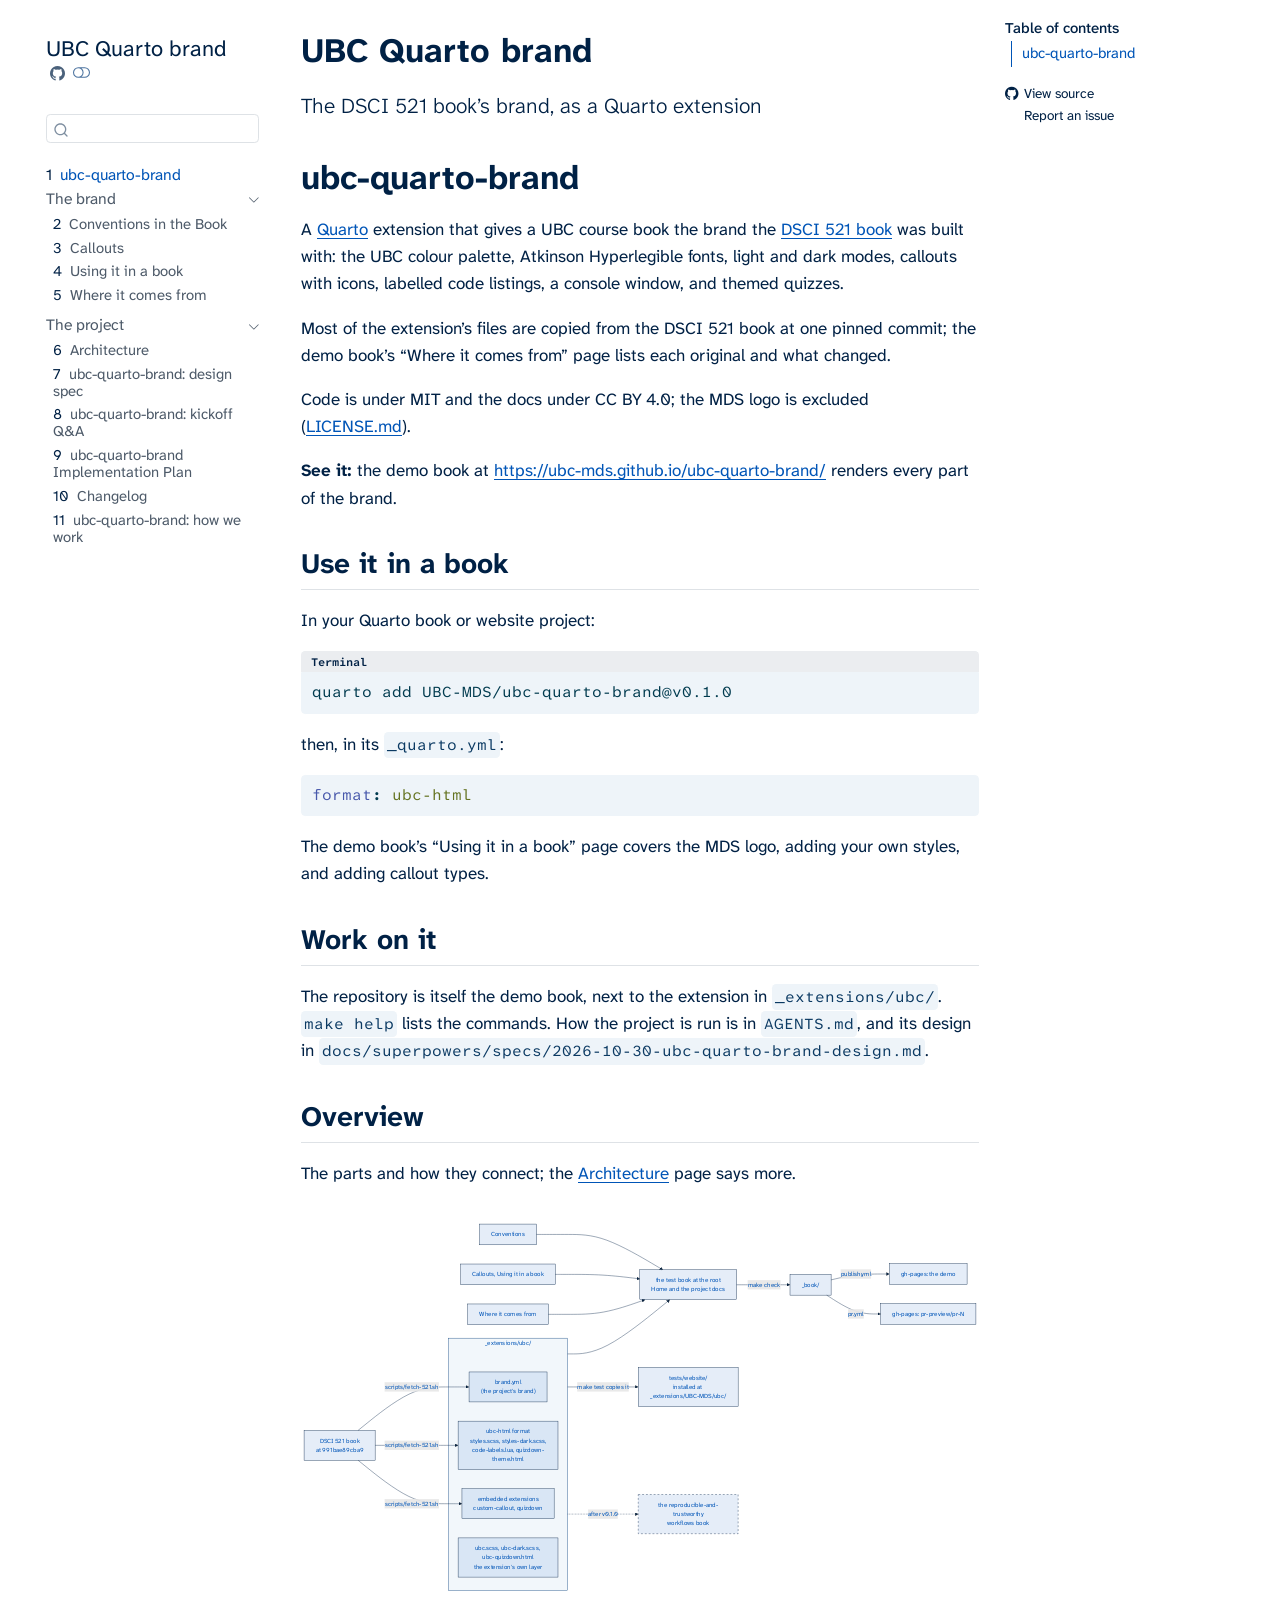
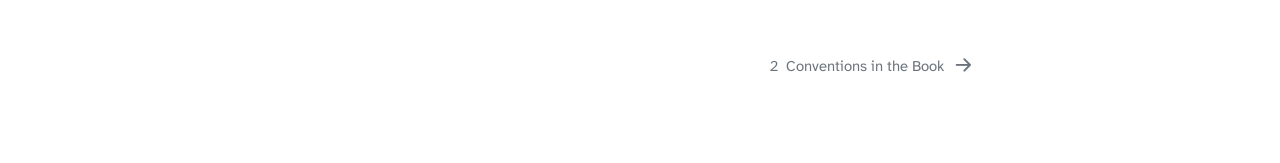
==== commit 90427e9f: "Deploying to gh-pages from @ UBC-MDS/ubc-quarto-brand@bd84603a70a3c477638e6a58fe6c5414b549e19e 🚀" ====
--- a/index.html
+++ b/index.html
@@ -123,18 +123,18 @@
 <script src="site_libs/quarto-diagram/mermaid-init.js"></script>
 <link href="site_libs/quarto-diagram/mermaid.css" rel="stylesheet">
 <style>
-div.callout-activity.callout {
-  border-left-color: #0055B7;
-}
-div.callout-activity.callout-style-default .callout-header {
-  background-color: rgba(0, 85, 183, 0.13);
-}
-div.callout-activity .callout-toggle::before {  background-image: url('data:image/svg+xml,<svg xmlns="http://www.w3.org/2000/svg" width="16" height="16" fill="rgb(33, 37, 41)" class="bi bi-chevron-down" viewBox="0 0 16 16"><path fill-rule="evenodd" d="M1.646 4.646a.5.5 0 0 1 .708 0L8 10.293l5.646-5.647a.5.5 0 0 1 .708.708l-6 6a.5.5 0 0 1-.708 0l-6-6a.5.5 0 0 1 0-.708z"/></svg>');}
-div.callout-activity.callout-style-default .callout-icon::before, div.callout-activity.callout-titled .callout-icon::before {
+div.callout-relevance-project.callout {
+  border-left-color: #0077C8;
+}
+div.callout-relevance-project.callout-style-default .callout-header {
+  background-color: rgba(0, 119, 200, 0.13);
+}
+div.callout-relevance-project .callout-toggle::before {  background-image: url('data:image/svg+xml,<svg xmlns="http://www.w3.org/2000/svg" width="16" height="16" fill="rgb(33, 37, 41)" class="bi bi-chevron-down" viewBox="0 0 16 16"><path fill-rule="evenodd" d="M1.646 4.646a.5.5 0 0 1 .708 0L8 10.293l5.646-5.647a.5.5 0 0 1 .708.708l-6 6a.5.5 0 0 1-.708 0l-6-6a.5.5 0 0 1 0-.708z"/></svg>');}
+div.callout-relevance-project.callout-style-default .callout-icon::before, div.callout-relevance-project.callout-titled .callout-icon::before {
   font-family: 'Font Awesome 7 Free';
   font-weight: 900;
   font-style: normal;
-  content: '\e53d' !important;
+  content: '\f542' !important;
   background-image: none;
 }
 div.callout-definition.callout {
@@ -151,18 +151,18 @@
   content: '\f518' !important;
   background-image: none;
 }
-div.callout-relevance-project.callout {
-  border-left-color: #0077C8;
-}
-div.callout-relevance-project.callout-style-default .callout-header {
-  background-color: rgba(0, 119, 200, 0.13);
-}
-div.callout-relevance-project .callout-toggle::before {  background-image: url('data:image/svg+xml,<svg xmlns="http://www.w3.org/2000/svg" width="16" height="16" fill="rgb(33, 37, 41)" class="bi bi-chevron-down" viewBox="0 0 16 16"><path fill-rule="evenodd" d="M1.646 4.646a.5.5 0 0 1 .708 0L8 10.293l5.646-5.647a.5.5 0 0 1 .708.708l-6 6a.5.5 0 0 1-.708 0l-6-6a.5.5 0 0 1 0-.708z"/></svg>');}
-div.callout-relevance-project.callout-style-default .callout-icon::before, div.callout-relevance-project.callout-titled .callout-icon::before {
+div.callout-activity.callout {
+  border-left-color: #0055B7;
+}
+div.callout-activity.callout-style-default .callout-header {
+  background-color: rgba(0, 85, 183, 0.13);
+}
+div.callout-activity .callout-toggle::before {  background-image: url('data:image/svg+xml,<svg xmlns="http://www.w3.org/2000/svg" width="16" height="16" fill="rgb(33, 37, 41)" class="bi bi-chevron-down" viewBox="0 0 16 16"><path fill-rule="evenodd" d="M1.646 4.646a.5.5 0 0 1 .708 0L8 10.293l5.646-5.647a.5.5 0 0 1 .708.708l-6 6a.5.5 0 0 1-.708 0l-6-6a.5.5 0 0 1 0-.708z"/></svg>');}
+div.callout-activity.callout-style-default .callout-icon::before, div.callout-activity.callout-titled .callout-icon::before {
   font-family: 'Font Awesome 7 Free';
   font-weight: 900;
   font-style: normal;
-  content: '\f542' !important;
+  content: '\e53d' !important;
   background-image: none;
 }
 div.callout-exercise.callout {
@@ -508,7 +508,7 @@
 <h1>ubc-quarto-brand</h1>
 <p>A <a href="https://quarto.org">Quarto</a> extension that gives a UBC course book the brand the <a href="https://ubc-mds.github.io/DSCI_521_platforms-dsci_book/">DSCI 521 book</a> was built with: the UBC colour palette, Atkinson Hyperlegible fonts, light and dark modes, callouts with icons, labelled code listings, a console window, and themed quizzes.</p>
 <p>Most of the extension’s files are copied from the DSCI 521 book at one pinned commit; the demo book’s “Where it comes from” page lists each original and what changed.</p>
-<p>Code is under MIT and the docs under CC BY-NC-SA 4.0; the MDS logo is excluded (<a href="https://github.com/UBC-MDS/ubc-quarto-brand/blob/main/LICENSE.md">LICENSE.md</a>).</p>
+<p>Code is under MIT and the docs under CC BY 4.0; the MDS logo is excluded (<a href="https://github.com/UBC-MDS/ubc-quarto-brand/blob/main/LICENSE.md">LICENSE.md</a>).</p>
 <p><strong>See it:</strong> the demo book at <a href="https://ubc-mds.github.io/ubc-quarto-brand/" class="uri">https://ubc-mds.github.io/ubc-quarto-brand/</a> renders every part of the brand.</p>
 <section id="use-it-in-a-book" class="level2">
 <h2 class="anchored" data-anchor-id="use-it-in-a-book">Use it in a book</h2>
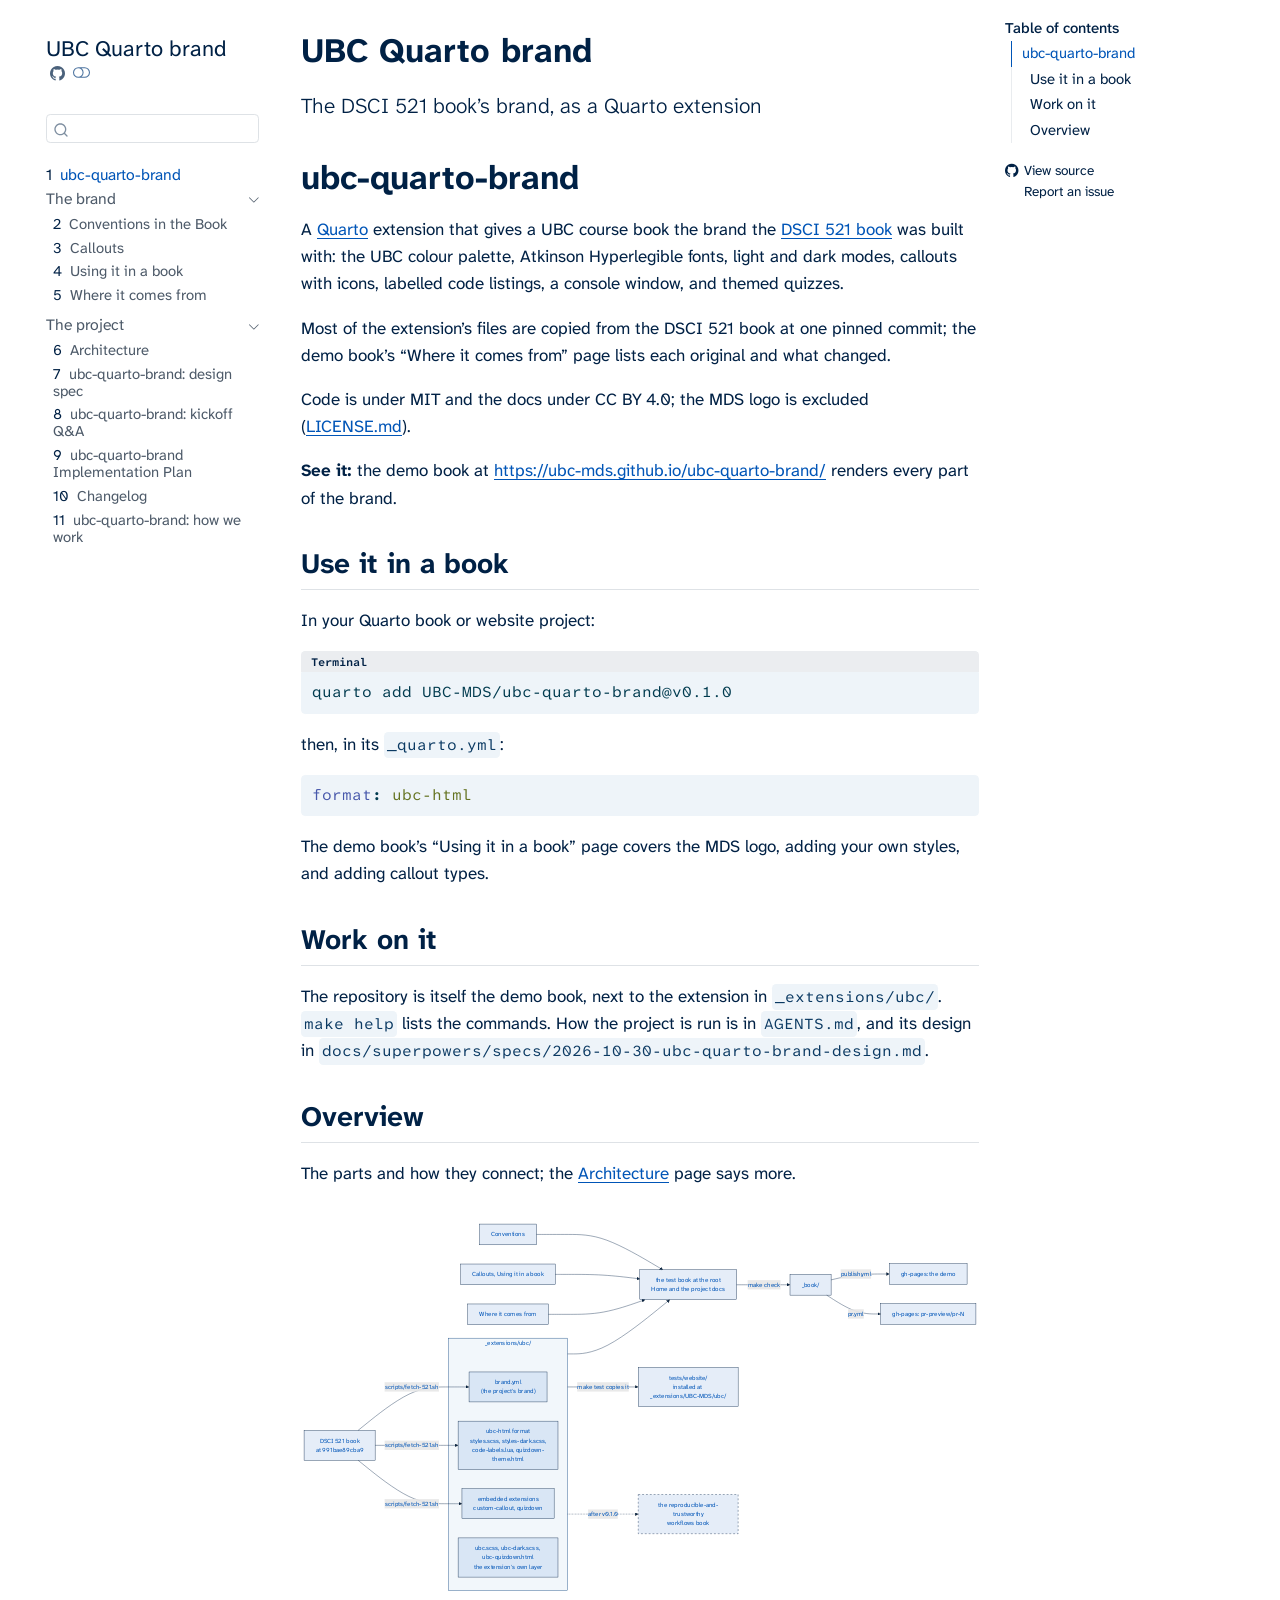
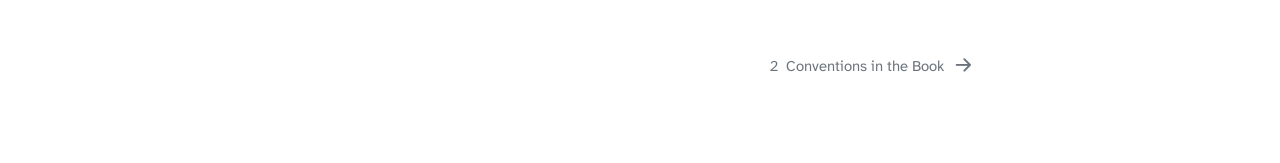
==== commit 43bbb06b: "Deploying to gh-pages from @ UBC-MDS/ubc-quarto-brand@be263d63baf9ee998ef56198c6a028b2dcf66e5a 🚀" ====
--- a/index.html
+++ b/index.html
@@ -2,7 +2,7 @@
 <html xmlns="http://www.w3.org/1999/xhtml" lang="en" xml:lang="en"><head>
 
 <meta charset="utf-8">
-<meta name="generator" content="quarto-1.11.6">
+<meta name="generator" content="quarto-1.10.20">
 
 <meta name="viewport" content="width=device-width, initial-scale=1.0, user-scalable=yes">
 
@@ -74,19 +74,18 @@
 <link href="./chapters/book-conventions.html" rel="next">
 <script src="site_libs/quarto-html/quarto.js" type="module"></script>
 <script src="site_libs/quarto-html/tabsets/tabsets.js" type="module"></script>
-<script src="site_libs/quarto-html/scrollable-regions/scrollable-regions.js" type="module"></script>
 <script src="site_libs/quarto-html/popper.min.js"></script>
 <script src="site_libs/quarto-html/tippy.umd.min.js"></script>
 <script src="site_libs/quarto-html/anchor.min.js"></script>
 <link href="site_libs/quarto-html/tippy.css" rel="stylesheet">
-<link href="site_libs/quarto-html/quarto-syntax-highlighting-2ea1a707718cc9f3905c58b26d130924.css" rel="stylesheet" class="quarto-color-scheme" id="quarto-text-highlighting-styles">
-<link href="site_libs/quarto-html/quarto-syntax-highlighting-dark-afc06898b8261c65da9068aaeb0c694d.css" rel="stylesheet" class="quarto-color-scheme quarto-color-alternate" id="quarto-text-highlighting-styles">
-<link href="site_libs/quarto-html/quarto-syntax-highlighting-2ea1a707718cc9f3905c58b26d130924.css" rel="stylesheet" class="quarto-color-scheme-extra" id="quarto-text-highlighting-styles">
+<link href="site_libs/quarto-html/quarto-syntax-highlighting-f889043e3c54bf7efdfb7d1d9535202f.css" rel="stylesheet" class="quarto-color-scheme" id="quarto-text-highlighting-styles">
+<link href="site_libs/quarto-html/quarto-syntax-highlighting-dark-23639e6fe4e7578a8cfaaf12ed2607d8.css" rel="stylesheet" class="quarto-color-scheme quarto-color-alternate" id="quarto-text-highlighting-styles">
+<link href="site_libs/quarto-html/quarto-syntax-highlighting-f889043e3c54bf7efdfb7d1d9535202f.css" rel="stylesheet" class="quarto-color-scheme-extra" id="quarto-text-highlighting-styles">
 <script src="site_libs/bootstrap/bootstrap.min.js"></script>
 <link href="site_libs/bootstrap/bootstrap-icons.css" rel="stylesheet">
-<link href="site_libs/bootstrap/bootstrap-9ec813e725c1cab1ab7f7c8ea7d4e155.min.css" rel="stylesheet" append-hash="true" class="quarto-color-scheme" id="quarto-bootstrap" data-mode="light">
-<link href="site_libs/bootstrap/bootstrap-dark-bbf5f21334897f73eaa527d08a25ba87.min.css" rel="stylesheet" append-hash="true" class="quarto-color-scheme quarto-color-alternate" id="quarto-bootstrap" data-mode="dark">
-<link href="site_libs/bootstrap/bootstrap-9ec813e725c1cab1ab7f7c8ea7d4e155.min.css" rel="stylesheet" append-hash="true" class="quarto-color-scheme-extra" id="quarto-bootstrap" data-mode="light">
+<link href="site_libs/bootstrap/bootstrap-a3c26ecea9a4a55064bed766a2d617f7.min.css" rel="stylesheet" append-hash="true" class="quarto-color-scheme" id="quarto-bootstrap" data-mode="light">
+<link href="site_libs/bootstrap/bootstrap-dark-424013899cf43cf04520b2a186ffcd95.min.css" rel="stylesheet" append-hash="true" class="quarto-color-scheme quarto-color-alternate" id="quarto-bootstrap" data-mode="dark">
+<link href="site_libs/bootstrap/bootstrap-a3c26ecea9a4a55064bed766a2d617f7.min.css" rel="stylesheet" append-hash="true" class="quarto-color-scheme-extra" id="quarto-bootstrap" data-mode="light">
 <script src="site_libs/quarto-contrib/quizdown-1.3.2/quizdown.js"></script>
 <script src="site_libs/quarto-contrib/quizdown-1.3.2/quizdownKatex.js"></script>
 <script src="site_libs/quarto-contrib/quizdown-1.3.2/quizdownHighlight.js"></script>
@@ -123,6 +122,34 @@
 <script src="site_libs/quarto-diagram/mermaid-init.js"></script>
 <link href="site_libs/quarto-diagram/mermaid.css" rel="stylesheet">
 <style>
+div.callout-definition.callout {
+  border-left-color: #8A6D2B;
+}
+div.callout-definition.callout-style-default .callout-header {
+  background-color: rgba(138, 109, 43, 0.13);
+}
+div.callout-definition .callout-toggle::before {  background-image: url('data:image/svg+xml,<svg xmlns="http://www.w3.org/2000/svg" width="16" height="16" fill="rgb(33, 37, 41)" class="bi bi-chevron-down" viewBox="0 0 16 16"><path fill-rule="evenodd" d="M1.646 4.646a.5.5 0 0 1 .708 0L8 10.293l5.646-5.647a.5.5 0 0 1 .708.708l-6 6a.5.5 0 0 1-.708 0l-6-6a.5.5 0 0 1 0-.708z"/></svg>');}
+div.callout-definition.callout-style-default .callout-icon::before, div.callout-definition.callout-titled .callout-icon::before {
+  font-family: 'Font Awesome 7 Free';
+  font-weight: 900;
+  font-style: normal;
+  content: '\f518' !important;
+  background-image: none;
+}
+div.callout-exercise.callout {
+  border-left-color: #1C5F2E;
+}
+div.callout-exercise.callout-style-default .callout-header {
+  background-color: rgba(28, 95, 46, 0.13);
+}
+div.callout-exercise .callout-toggle::before {  background-image: url('data:image/svg+xml,<svg xmlns="http://www.w3.org/2000/svg" width="16" height="16" fill="rgb(33, 37, 41)" class="bi bi-chevron-down" viewBox="0 0 16 16"><path fill-rule="evenodd" d="M1.646 4.646a.5.5 0 0 1 .708 0L8 10.293l5.646-5.647a.5.5 0 0 1 .708.708l-6 6a.5.5 0 0 1-.708 0l-6-6a.5.5 0 0 1 0-.708z"/></svg>');}
+div.callout-exercise.callout-style-default .callout-icon::before, div.callout-exercise.callout-titled .callout-icon::before {
+  font-family: 'Font Awesome 7 Free';
+  font-weight: 900;
+  font-style: normal;
+  content: '\f44b' !important;
+  background-image: none;
+}
 div.callout-relevance-project.callout {
   border-left-color: #0077C8;
 }
@@ -137,20 +164,6 @@
   content: '\f542' !important;
   background-image: none;
 }
-div.callout-definition.callout {
-  border-left-color: #8A6D2B;
-}
-div.callout-definition.callout-style-default .callout-header {
-  background-color: rgba(138, 109, 43, 0.13);
-}
-div.callout-definition .callout-toggle::before {  background-image: url('data:image/svg+xml,<svg xmlns="http://www.w3.org/2000/svg" width="16" height="16" fill="rgb(33, 37, 41)" class="bi bi-chevron-down" viewBox="0 0 16 16"><path fill-rule="evenodd" d="M1.646 4.646a.5.5 0 0 1 .708 0L8 10.293l5.646-5.647a.5.5 0 0 1 .708.708l-6 6a.5.5 0 0 1-.708 0l-6-6a.5.5 0 0 1 0-.708z"/></svg>');}
-div.callout-definition.callout-style-default .callout-icon::before, div.callout-definition.callout-titled .callout-icon::before {
-  font-family: 'Font Awesome 7 Free';
-  font-weight: 900;
-  font-style: normal;
-  content: '\f518' !important;
-  background-image: none;
-}
 div.callout-activity.callout {
   border-left-color: #0055B7;
 }
@@ -165,26 +178,12 @@
   content: '\e53d' !important;
   background-image: none;
 }
-div.callout-exercise.callout {
-  border-left-color: #1C5F2E;
-}
-div.callout-exercise.callout-style-default .callout-header {
-  background-color: rgba(28, 95, 46, 0.13);
-}
-div.callout-exercise .callout-toggle::before {  background-image: url('data:image/svg+xml,<svg xmlns="http://www.w3.org/2000/svg" width="16" height="16" fill="rgb(33, 37, 41)" class="bi bi-chevron-down" viewBox="0 0 16 16"><path fill-rule="evenodd" d="M1.646 4.646a.5.5 0 0 1 .708 0L8 10.293l5.646-5.647a.5.5 0 0 1 .708.708l-6 6a.5.5 0 0 1-.708 0l-6-6a.5.5 0 0 1 0-.708z"/></svg>');}
-div.callout-exercise.callout-style-default .callout-icon::before, div.callout-exercise.callout-titled .callout-icon::before {
-  font-family: 'Font Awesome 7 Free';
-  font-weight: 900;
-  font-style: normal;
-  content: '\f44b' !important;
-  background-image: none;
-}
 </style>
 
 
 </head>
 
-<body class="nav-sidebar floating quarto-light"><a id="quarto-skip-link" class="visually-hidden-focusable" href="#quarto-document-content">Skip to main content</a><script id="quarto-html-before-body" type="application/javascript">
+<body class="nav-sidebar floating quarto-light"><script id="quarto-html-before-body" type="application/javascript">
     const toggleBodyColorMode = (bsSheetEl) => {
       const mode = bsSheetEl.getAttribute("data-mode");
       const bodyEl = window.document.querySelector("body");
@@ -207,7 +206,6 @@
       for (let i=0; i < toggles.length; i++) {
         const toggle = toggles[i];
         if (toggle) {
-          toggle.setAttribute("aria-checked", alternate ? "true" : "false");
           if (alternate) {
             toggle.classList.add("alternate");
           } else {
@@ -237,19 +235,13 @@
       manageTransitions('#quarto-margin-sidebar .nav-link', true);
       // Switch the toggles
       setColorSchemeToggle(alternate)
-    }
-    // Hack to workaround the fact that safari doesn't
-    // properly recolor the scrollbar when toggling (#1455).
-    // Not run on load: stylesheets are set before first paint there, and
-    // scrolling would undo the scroll to a URL fragment (#14973).
-    // The one pixel nudge keeps the reader where they were.
-    const refreshSafariScrollbar = () => {
+      // Hack to workaround the fact that safari doesn't
+      // properly recolor the scrollbar when toggling (#1455)
       if (navigator.userAgent.indexOf('Safari') > 0 && navigator.userAgent.indexOf('Chrome') == -1) {
         manageTransitions("body", false);
-        const scrollY = window.scrollY;
-        window.scrollTo(0, scrollY > 0 ? scrollY - 1 : 1);
+        window.scrollTo(0, 1);
         setTimeout(() => {
-          window.scrollTo(0, scrollY);
+          window.scrollTo(0, 0);
           manageTransitions("body", true);
         }, 40);
       }
@@ -343,7 +335,6 @@
       // Read the current dark / light value
       let toAlternate = !hasAlternateSentinel();
       toggleColorMode(toAlternate);
-      refreshSafariScrollbar();
       setStyleSentinel(toAlternate);
       toggleGiscusIfUsed(toAlternate, darkModeDefault);
       window.dispatchEvent(new Event('resize'));
@@ -358,13 +349,13 @@
 
 <div id="quarto-search-results"></div>
   <header id="quarto-header" class="headroom fixed-top">
-  <nav class="quarto-secondary-nav" aria-label="Toolbar">
+  <nav class="quarto-secondary-nav">
     <div class="container-fluid d-flex">
       <button type="button" class="quarto-btn-toggle btn" data-bs-toggle="collapse" role="button" data-bs-target=".quarto-sidebar-collapse-item" aria-controls="quarto-sidebar" aria-expanded="false" aria-label="Toggle sidebar navigation" onclick="if (window.quartoToggleHeadroom) { window.quartoToggleHeadroom(); }">
         <i class="bi bi-layout-text-sidebar-reverse"></i>
       </button>
-        <nav class="quarto-page-breadcrumbs" aria-label="Breadcrumbs"><ol class="breadcrumb"><li class="breadcrumb-item"><a href="./index.html"><span class="chapter-number">1</span>&nbsp; <span class="chapter-title">ubc-quarto-brand</span></a></li></ol></nav>
-        <a class="flex-grow-1" data-bs-toggle="collapse" data-bs-target=".quarto-sidebar-collapse-item" onclick="if (window.quartoToggleHeadroom) { window.quartoToggleHeadroom(); }">      
+        <nav class="quarto-page-breadcrumbs" aria-label="breadcrumb"><ol class="breadcrumb"><li class="breadcrumb-item"><a href="./index.html"><span class="chapter-number">1</span>&nbsp; <span class="chapter-title">ubc-quarto-brand</span></a></li></ol></nav>
+        <a class="flex-grow-1" role="navigation" data-bs-toggle="collapse" data-bs-target=".quarto-sidebar-collapse-item" aria-controls="quarto-sidebar" aria-expanded="false" aria-label="Toggle sidebar navigation" onclick="if (window.quartoToggleHeadroom) { window.quartoToggleHeadroom(); }">      
         </a>
       <button type="button" class="btn quarto-search-button" aria-label="Search" onclick="window.quartoOpenSearch();">
         <i class="bi bi-search"></i>
@@ -375,13 +366,13 @@
 <!-- content -->
 <div id="quarto-content" class="quarto-container page-columns page-rows-contents page-layout-article">
 <!-- sidebar -->
-  <nav id="quarto-sidebar" class="sidebar collapse collapse-horizontal quarto-sidebar-collapse-item sidebar-navigation floating overflow-auto" aria-label="Site">
+  <nav id="quarto-sidebar" class="sidebar collapse collapse-horizontal quarto-sidebar-collapse-item sidebar-navigation floating overflow-auto">
     <div class="pt-lg-2 mt-2 text-left sidebar-header">
     <div class="sidebar-title mb-0 py-0">
       <a href="./">UBC Quarto brand</a> 
         <div class="sidebar-tools-main">
     <a href="https://github.com/UBC-MDS/ubc-quarto-brand" title="Source Code" class="quarto-navigation-tool px-1" aria-label="Source Code"><i class="bi bi-github"></i></a>
-  <button type="button" role="switch" aria-checked="false" class="quarto-color-scheme-toggle quarto-navigation-tool  px-1" onclick="window.quartoToggleColorScheme(); return false;" title="Toggle dark mode" aria-label="Toggle dark mode"><i class="bi"></i></button>
+  <a href="" class="quarto-color-scheme-toggle quarto-navigation-tool  px-1" onclick="window.quartoToggleColorScheme(); return false;" title="Toggle dark mode"><i class="bi"></i></a>
 </div>
     </div>
       </div>
@@ -400,10 +391,13 @@
 </li>
         <li class="sidebar-item sidebar-item-section">
       <div class="sidebar-item-container"> 
-            <button type="button" class="sidebar-item-text sidebar-item-toggle sidebar-link text-start" data-bs-toggle="collapse" data-bs-target="#quarto-sidebar-section-1" aria-controls="quarto-sidebar-section-1" aria-expanded="true">
- <span class="menu-text" id="quarto-sidebar-section-1-label">The brand</span><i class="bi bi-chevron-right" aria-hidden="true"></i></button>
+            <a class="sidebar-item-text sidebar-link text-start" data-bs-toggle="collapse" data-bs-target="#quarto-sidebar-section-1" role="navigation" aria-expanded="true">
+ <span class="menu-text">The brand</span></a>
+          <a class="sidebar-item-toggle text-start" data-bs-toggle="collapse" data-bs-target="#quarto-sidebar-section-1" role="navigation" aria-expanded="true" aria-label="Toggle section">
+            <i class="bi bi-chevron-right ms-2"></i>
+          </a> 
       </div>
-      <ul id="quarto-sidebar-section-1" aria-labelledby="quarto-sidebar-section-1-label" class="collapse list-unstyled sidebar-section depth1 show">  
+      <ul id="quarto-sidebar-section-1" class="collapse list-unstyled sidebar-section depth1 show">  
           <li class="sidebar-item">
   <div class="sidebar-item-container"> 
   <a href="./chapters/book-conventions.html" class="sidebar-item-text sidebar-link">
@@ -432,10 +426,13 @@
   </li>
         <li class="sidebar-item sidebar-item-section">
       <div class="sidebar-item-container"> 
-            <button type="button" class="sidebar-item-text sidebar-item-toggle sidebar-link text-start" data-bs-toggle="collapse" data-bs-target="#quarto-sidebar-section-2" aria-controls="quarto-sidebar-section-2" aria-expanded="true">
- <span class="menu-text" id="quarto-sidebar-section-2-label">The project</span><i class="bi bi-chevron-right" aria-hidden="true"></i></button>
+            <a class="sidebar-item-text sidebar-link text-start" data-bs-toggle="collapse" data-bs-target="#quarto-sidebar-section-2" role="navigation" aria-expanded="true">
+ <span class="menu-text">The project</span></a>
+          <a class="sidebar-item-toggle text-start" data-bs-toggle="collapse" data-bs-target="#quarto-sidebar-section-2" role="navigation" aria-expanded="true" aria-label="Toggle section">
+            <i class="bi bi-chevron-right ms-2"></i>
+          </a> 
       </div>
-      <ul id="quarto-sidebar-section-2" aria-labelledby="quarto-sidebar-section-2-label" class="collapse list-unstyled sidebar-section depth1 show">  
+      <ul id="quarto-sidebar-section-2" class="collapse list-unstyled sidebar-section depth1 show">  
           <li class="sidebar-item">
   <div class="sidebar-item-container"> 
   <a href="./docs/architecture.html" class="sidebar-item-text sidebar-link">
@@ -480,7 +477,7 @@
 <div id="quarto-sidebar-glass" class="quarto-sidebar-collapse-item" data-bs-toggle="collapse" data-bs-target=".quarto-sidebar-collapse-item"></div>
 <!-- margin-sidebar -->
     <div id="quarto-margin-sidebar" class="sidebar margin-sidebar">
-        <nav id="TOC" role="doc-toc" aria-labelledby="toc-title" class="toc-active">
+        <nav id="TOC" role="doc-toc" class="toc-active">
     <h2 id="toc-title">Table of contents</h2>
    
   <ul>
@@ -494,7 +491,7 @@
 <div class="toc-actions"><ul><li><a href="https://github.com/UBC-MDS/ubc-quarto-brand/blob/main/index.qmd" class="toc-action"><i class="bi bi-github"></i>View source</a></li><li><a href="https://github.com/UBC-MDS/ubc-quarto-brand/issues/new" class="toc-action"><i class="bi empty"></i>Report an issue</a></li></ul></div></nav>
     </div>
 <!-- main -->
-<main class="content" id="quarto-document-content" tabindex="-1"><header id="title-block-header" class="quarto-title-block"><h1 class="title display-7">UBC Quarto brand</h1></header>
+<main class="content" id="quarto-document-content"><header id="title-block-header" class="quarto-title-block"><h1 class="title display-7">UBC Quarto brand</h1></header>
 
 
 <header id="title-block-header">
@@ -833,50 +830,15 @@
   window.document.addEventListener("DOMContentLoaded", function (event) {
     // Ensure there is a toggle, if there isn't float one in the top right
     if (window.document.querySelector('.quarto-color-scheme-toggle') === null) {
-      const toggle = window.document.createElement('button');
-      toggle.type = "button";
-      toggle.setAttribute("role", "switch");
-      toggle.setAttribute("aria-checked", "false");
-      toggle.classList.add('top-right');
-      toggle.classList.add('quarto-color-scheme-toggle');
-      toggle.setAttribute("aria-label", "Toggle dark mode");
-      toggle.onclick = function() { try { window.quartoToggleColorScheme(); } catch {} return false; };
+      const a = window.document.createElement('a');
+      a.classList.add('top-right');
+      a.classList.add('quarto-color-scheme-toggle');
+      a.href = "";
+      a.onclick = function() { try { window.quartoToggleColorScheme(); } catch {} return false; };
       const i = window.document.createElement("i");
       i.classList.add('bi');
-      toggle.appendChild(i);
-      // Put the toggle in a landmark of its own, so that landmark navigation
-      // can reach it.
-      //
-      // The container is always a fresh direct child of body, and the toggle is
-      // never moved into page furniture that the theme or the author controls.
-      // The toggle is positioned against the page, so any ancestor that
-      // establishes a containing block captures it: a positioned element or a
-      // grid for position: absolute, and transform, filter, will-change or
-      // contain for position: fixed. A direct child of body has none of these
-      // to inherit, and the shift when one appears is silent and visual.
-      //
-      // ARIA says a document should have at most one banner, and axe reports a
-      // duplicate whether or not the banners carry distinct labels. So use a
-      // header when the page has no banner yet, and a named region otherwise.
-      //
-      // A header is a banner wherever it sits, unless it is inside sectioning
-      // content, so this cannot just look at the children of body: a custom
-      // page layout wraps the title block header in a plain div. An explicit
-      // role="banner" always counts.
-      const sectioning = 'article, aside, main, nav, section, [role="article"], [role="complementary"], [role="main"], [role="navigation"], [role="region"]';
-      const hasBanner = Array.from(
-        window.document.querySelectorAll('header:not([role]), [role="banner"]')
-      ).some(function(el) {
-        return el.hasAttribute("role") || el.closest(sectioning) === null;
-      });
-      const container = window.document.createElement(hasBanner ? "div" : "header");
-      if (hasBanner) {
-        container.setAttribute("role", "region");
-        container.setAttribute("aria-label", "Toggle dark mode");
-      }
-      container.classList.add('quarto-color-scheme-toggle-container');
-      container.appendChild(toggle);
-      window.document.body.appendChild(container);
+      a.appendChild(i);
+      window.document.body.appendChild(a);
     }
     setColorSchemeToggle(hasAlternateSentinel())
     const icon = "";
@@ -1277,10 +1239,7 @@
     }
   });
   </script>
-  <script type="application/javascript">
-  window.quartoScrollableRegionsLabels = {"code":"Scrollable code","output":"Scrollable output"};
-  </script>
-<nav class="page-navigation" aria-label="Page">
+<nav class="page-navigation">
   <div class="nav-page nav-page-previous">
   </div>
   <div class="nav-page nav-page-next">
--- a/site_libs/quarto-html/quarto-syntax-highlighting-f889043e3c54bf7efdfb7d1d9535202f.css
+++ b/site_libs/quarto-html/quarto-syntax-highlighting-f889043e3c54bf7efdfb7d1d9535202f.css
@@ -0,0 +1,236 @@
+/* quarto syntax highlight colors */
+:root {
+  --quarto-hl-ot-color: #003B4F;
+  --quarto-hl-at-color: #657422;
+  --quarto-hl-ss-color: #20794D;
+  --quarto-hl-an-color: #5E5E5E;
+  --quarto-hl-fu-color: #4758AB;
+  --quarto-hl-st-color: #20794D;
+  --quarto-hl-cf-color: #003B4F;
+  --quarto-hl-op-color: #5E5E5E;
+  --quarto-hl-er-color: #AD0000;
+  --quarto-hl-bn-color: #AD0000;
+  --quarto-hl-al-color: #AD0000;
+  --quarto-hl-va-color: #111111;
+  --quarto-hl-bu-color: inherit;
+  --quarto-hl-ex-color: inherit;
+  --quarto-hl-pp-color: #AD0000;
+  --quarto-hl-in-color: #5E5E5E;
+  --quarto-hl-vs-color: #20794D;
+  --quarto-hl-wa-color: #5E5E5E;
+  --quarto-hl-do-color: #5E5E5E;
+  --quarto-hl-im-color: #00769E;
+  --quarto-hl-ch-color: #20794D;
+  --quarto-hl-dt-color: #AD0000;
+  --quarto-hl-fl-color: #AD0000;
+  --quarto-hl-co-color: #5E5E5E;
+  --quarto-hl-cv-color: #5E5E5E;
+  --quarto-hl-cn-color: #8f5902;
+  --quarto-hl-sc-color: #5E5E5E;
+  --quarto-hl-dv-color: #AD0000;
+  --quarto-hl-kw-color: #003B4F;
+}
+
+/* other quarto variables */
+:root {
+  --quarto-font-monospace: "Atkinson Hyperlegible Mono", ui-monospace, SFMono-Regular, Menlo, Consolas, monospace;
+}
+
+/* syntax highlight based on Pandoc's rules */
+pre > code.sourceCode > span {
+  color: #003B4F;
+}
+
+code.sourceCode > span {
+  color: #003B4F;
+}
+
+div.sourceCode,
+div.sourceCode pre.sourceCode {
+  color: #003B4F;
+}
+
+/* Normal */
+code span {
+  color: #003B4F;
+}
+
+/* Alert */
+code span.al {
+  color: #AD0000;
+  font-style: inherit;
+}
+
+/* Annotation */
+code span.an {
+  color: #5E5E5E;
+  font-style: inherit;
+}
+
+/* Attribute */
+code span.at {
+  color: #657422;
+  font-style: inherit;
+}
+
+/* BaseN */
+code span.bn {
+  color: #AD0000;
+  font-style: inherit;
+}
+
+/* BuiltIn */
+code span.bu {
+  font-style: inherit;
+}
+
+/* ControlFlow */
+code span.cf {
+  color: #003B4F;
+  font-weight: bold;
+  font-style: inherit;
+}
+
+/* Char */
+code span.ch {
+  color: #20794D;
+  font-style: inherit;
+}
+
+/* Constant */
+code span.cn {
+  color: #8f5902;
+  font-style: inherit;
+}
+
+/* Comment */
+code span.co {
+  color: #5E5E5E;
+  font-style: inherit;
+}
+
+/* CommentVar */
+code span.cv {
+  color: #5E5E5E;
+  font-style: italic;
+}
+
+/* Documentation */
+code span.do {
+  color: #5E5E5E;
+  font-style: italic;
+}
+
+/* DataType */
+code span.dt {
+  color: #AD0000;
+  font-style: inherit;
+}
+
+/* DecVal */
+code span.dv {
+  color: #AD0000;
+  font-style: inherit;
+}
+
+/* Error */
+code span.er {
+  color: #AD0000;
+  font-style: inherit;
+}
+
+/* Extension */
+code span.ex {
+  font-style: inherit;
+}
+
+/* Float */
+code span.fl {
+  color: #AD0000;
+  font-style: inherit;
+}
+
+/* Function */
+code span.fu {
+  color: #4758AB;
+  font-style: inherit;
+}
+
+/* Import */
+code span.im {
+  color: #00769E;
+  font-style: inherit;
+}
+
+/* Information */
+code span.in {
+  color: #5E5E5E;
+  font-style: inherit;
+}
+
+/* Keyword */
+code span.kw {
+  color: #003B4F;
+  font-weight: bold;
+  font-style: inherit;
+}
+
+/* Operator */
+code span.op {
+  color: #5E5E5E;
+  font-style: inherit;
+}
+
+/* Other */
+code span.ot {
+  color: #003B4F;
+  font-style: inherit;
+}
+
+/* Preprocessor */
+code span.pp {
+  color: #AD0000;
+  font-style: inherit;
+}
+
+/* SpecialChar */
+code span.sc {
+  color: #5E5E5E;
+  font-style: inherit;
+}
+
+/* SpecialString */
+code span.ss {
+  color: #20794D;
+  font-style: inherit;
+}
+
+/* String */
+code span.st {
+  color: #20794D;
+  font-style: inherit;
+}
+
+/* Variable */
+code span.va {
+  color: #111111;
+  font-style: inherit;
+}
+
+/* VerbatimString */
+code span.vs {
+  color: #20794D;
+  font-style: inherit;
+}
+
+/* Warning */
+code span.wa {
+  color: #5E5E5E;
+  font-style: italic;
+}
+
+.prevent-inlining {
+  content: "</";
+}
+
+/*# sourceMappingURL=0c051debc2297e0a4a364c18e5c13731.css.map */
--- a/site_libs/quarto-html/quarto-syntax-highlighting-dark-23639e6fe4e7578a8cfaaf12ed2607d8.css
+++ b/site_libs/quarto-html/quarto-syntax-highlighting-dark-23639e6fe4e7578a8cfaaf12ed2607d8.css
@@ -0,0 +1,219 @@
+/* quarto syntax highlight colors */
+:root {
+  --quarto-hl-al-color: #f07178;
+  --quarto-hl-an-color: #d4d0ab;
+  --quarto-hl-at-color: #00e0e0;
+  --quarto-hl-bn-color: #d4d0ab;
+  --quarto-hl-bu-color: #abe338;
+  --quarto-hl-ch-color: #abe338;
+  --quarto-hl-co-color: #f8f8f2;
+  --quarto-hl-cv-color: #ffd700;
+  --quarto-hl-cn-color: #ffd700;
+  --quarto-hl-cf-color: #ffa07a;
+  --quarto-hl-dt-color: #ffa07a;
+  --quarto-hl-dv-color: #d4d0ab;
+  --quarto-hl-do-color: #f8f8f2;
+  --quarto-hl-er-color: #f07178;
+  --quarto-hl-ex-color: #00e0e0;
+  --quarto-hl-fl-color: #d4d0ab;
+  --quarto-hl-fu-color: #ffa07a;
+  --quarto-hl-im-color: #abe338;
+  --quarto-hl-in-color: #d4d0ab;
+  --quarto-hl-kw-color: #ffa07a;
+  --quarto-hl-op-color: #ffa07a;
+  --quarto-hl-ot-color: #00e0e0;
+  --quarto-hl-pp-color: #dcc6e0;
+  --quarto-hl-re-color: #00e0e0;
+  --quarto-hl-sc-color: #abe338;
+  --quarto-hl-ss-color: #abe338;
+  --quarto-hl-st-color: #abe338;
+  --quarto-hl-va-color: #00e0e0;
+  --quarto-hl-vs-color: #abe338;
+  --quarto-hl-wa-color: #dcc6e0;
+}
+
+/* other quarto variables */
+:root {
+  --quarto-font-monospace: "Atkinson Hyperlegible Mono", ui-monospace, SFMono-Regular, Menlo, Consolas, monospace;
+}
+
+/* syntax highlight based on Pandoc's rules */
+pre > code.sourceCode > span {
+  color: #f8f8f2;
+}
+
+code.sourceCode > span {
+  color: #f8f8f2;
+}
+
+div.sourceCode,
+div.sourceCode pre.sourceCode {
+  color: #f8f8f2;
+}
+
+/* Normal */
+code span {
+  color: #f8f8f2;
+}
+
+/* Alert */
+code span.al {
+  color: #f07178;
+}
+
+/* Annotation */
+code span.an {
+  color: #d4d0ab;
+}
+
+/* Attribute */
+code span.at {
+  color: #00e0e0;
+}
+
+/* BaseN */
+code span.bn {
+  color: #d4d0ab;
+}
+
+/* BuiltIn */
+code span.bu {
+  color: #abe338;
+}
+
+/* ControlFlow */
+code span.cf {
+  font-weight: bold;
+  color: #ffa07a;
+}
+
+/* Char */
+code span.ch {
+  color: #abe338;
+}
+
+/* Constant */
+code span.cn {
+  color: #ffd700;
+}
+
+/* Comment */
+code span.co {
+  font-style: italic;
+  color: #f8f8f2;
+}
+
+/* CommentVar */
+code span.cv {
+  color: #ffd700;
+}
+
+/* Documentation */
+code span.do {
+  color: #f8f8f2;
+}
+
+/* DataType */
+code span.dt {
+  color: #ffa07a;
+}
+
+/* DecVal */
+code span.dv {
+  color: #d4d0ab;
+}
+
+/* Error */
+code span.er {
+  color: #f07178;
+  text-decoration: underline;
+}
+
+/* Extension */
+code span.ex {
+  font-weight: bold;
+  color: #00e0e0;
+}
+
+/* Float */
+code span.fl {
+  color: #d4d0ab;
+}
+
+/* Function */
+code span.fu {
+  color: #ffa07a;
+}
+
+/* Import */
+code span.im {
+  color: #abe338;
+}
+
+/* Information */
+code span.in {
+  color: #d4d0ab;
+}
+
+/* Keyword */
+code span.kw {
+  font-weight: bold;
+  color: #ffa07a;
+}
+
+/* Operator */
+code span.op {
+  color: #ffa07a;
+}
+
+/* Other */
+code span.ot {
+  color: #00e0e0;
+}
+
+/* Preprocessor */
+code span.pp {
+  color: #dcc6e0;
+}
+
+/* RegionMarker */
+code span.re {
+  background-color: #f8f8f2;
+  color: #00e0e0;
+}
+
+/* SpecialChar */
+code span.sc {
+  color: #abe338;
+}
+
+/* SpecialString */
+code span.ss {
+  color: #abe338;
+}
+
+/* String */
+code span.st {
+  color: #abe338;
+}
+
+/* Variable */
+code span.va {
+  color: #00e0e0;
+}
+
+/* VerbatimString */
+code span.vs {
+  color: #abe338;
+}
+
+/* Warning */
+code span.wa {
+  color: #dcc6e0;
+}
+
+.prevent-inlining {
+  content: "</";
+}
+
+/*# sourceMappingURL=d5daddee80209c2f59c413ca7c6a7b6a.css.map */
--- a/site_libs/quarto-html/quarto-syntax-highlighting-f889043e3c54bf7efdfb7d1d9535202f.css
+++ b/site_libs/quarto-html/quarto-syntax-highlighting-f889043e3c54bf7efdfb7d1d9535202f.css
@@ -0,0 +1,236 @@
+/* quarto syntax highlight colors */
+:root {
+  --quarto-hl-ot-color: #003B4F;
+  --quarto-hl-at-color: #657422;
+  --quarto-hl-ss-color: #20794D;
+  --quarto-hl-an-color: #5E5E5E;
+  --quarto-hl-fu-color: #4758AB;
+  --quarto-hl-st-color: #20794D;
+  --quarto-hl-cf-color: #003B4F;
+  --quarto-hl-op-color: #5E5E5E;
+  --quarto-hl-er-color: #AD0000;
+  --quarto-hl-bn-color: #AD0000;
+  --quarto-hl-al-color: #AD0000;
+  --quarto-hl-va-color: #111111;
+  --quarto-hl-bu-color: inherit;
+  --quarto-hl-ex-color: inherit;
+  --quarto-hl-pp-color: #AD0000;
+  --quarto-hl-in-color: #5E5E5E;
+  --quarto-hl-vs-color: #20794D;
+  --quarto-hl-wa-color: #5E5E5E;
+  --quarto-hl-do-color: #5E5E5E;
+  --quarto-hl-im-color: #00769E;
+  --quarto-hl-ch-color: #20794D;
+  --quarto-hl-dt-color: #AD0000;
+  --quarto-hl-fl-color: #AD0000;
+  --quarto-hl-co-color: #5E5E5E;
+  --quarto-hl-cv-color: #5E5E5E;
+  --quarto-hl-cn-color: #8f5902;
+  --quarto-hl-sc-color: #5E5E5E;
+  --quarto-hl-dv-color: #AD0000;
+  --quarto-hl-kw-color: #003B4F;
+}
+
+/* other quarto variables */
+:root {
+  --quarto-font-monospace: "Atkinson Hyperlegible Mono", ui-monospace, SFMono-Regular, Menlo, Consolas, monospace;
+}
+
+/* syntax highlight based on Pandoc's rules */
+pre > code.sourceCode > span {
+  color: #003B4F;
+}
+
+code.sourceCode > span {
+  color: #003B4F;
+}
+
+div.sourceCode,
+div.sourceCode pre.sourceCode {
+  color: #003B4F;
+}
+
+/* Normal */
+code span {
+  color: #003B4F;
+}
+
+/* Alert */
+code span.al {
+  color: #AD0000;
+  font-style: inherit;
+}
+
+/* Annotation */
+code span.an {
+  color: #5E5E5E;
+  font-style: inherit;
+}
+
+/* Attribute */
+code span.at {
+  color: #657422;
+  font-style: inherit;
+}
+
+/* BaseN */
+code span.bn {
+  color: #AD0000;
+  font-style: inherit;
+}
+
+/* BuiltIn */
+code span.bu {
+  font-style: inherit;
+}
+
+/* ControlFlow */
+code span.cf {
+  color: #003B4F;
+  font-weight: bold;
+  font-style: inherit;
+}
+
+/* Char */
+code span.ch {
+  color: #20794D;
+  font-style: inherit;
+}
+
+/* Constant */
+code span.cn {
+  color: #8f5902;
+  font-style: inherit;
+}
+
+/* Comment */
+code span.co {
+  color: #5E5E5E;
+  font-style: inherit;
+}
+
+/* CommentVar */
+code span.cv {
+  color: #5E5E5E;
+  font-style: italic;
+}
+
+/* Documentation */
+code span.do {
+  color: #5E5E5E;
+  font-style: italic;
+}
+
+/* DataType */
+code span.dt {
+  color: #AD0000;
+  font-style: inherit;
+}
+
+/* DecVal */
+code span.dv {
+  color: #AD0000;
+  font-style: inherit;
+}
+
+/* Error */
+code span.er {
+  color: #AD0000;
+  font-style: inherit;
+}
+
+/* Extension */
+code span.ex {
+  font-style: inherit;
+}
+
+/* Float */
+code span.fl {
+  color: #AD0000;
+  font-style: inherit;
+}
+
+/* Function */
+code span.fu {
+  color: #4758AB;
+  font-style: inherit;
+}
+
+/* Import */
+code span.im {
+  color: #00769E;
+  font-style: inherit;
+}
+
+/* Information */
+code span.in {
+  color: #5E5E5E;
+  font-style: inherit;
+}
+
+/* Keyword */
+code span.kw {
+  color: #003B4F;
+  font-weight: bold;
+  font-style: inherit;
+}
+
+/* Operator */
+code span.op {
+  color: #5E5E5E;
+  font-style: inherit;
+}
+
+/* Other */
+code span.ot {
+  color: #003B4F;
+  font-style: inherit;
+}
+
+/* Preprocessor */
+code span.pp {
+  color: #AD0000;
+  font-style: inherit;
+}
+
+/* SpecialChar */
+code span.sc {
+  color: #5E5E5E;
+  font-style: inherit;
+}
+
+/* SpecialString */
+code span.ss {
+  color: #20794D;
+  font-style: inherit;
+}
+
+/* String */
+code span.st {
+  color: #20794D;
+  font-style: inherit;
+}
+
+/* Variable */
+code span.va {
+  color: #111111;
+  font-style: inherit;
+}
+
+/* VerbatimString */
+code span.vs {
+  color: #20794D;
+  font-style: inherit;
+}
+
+/* Warning */
+code span.wa {
+  color: #5E5E5E;
+  font-style: italic;
+}
+
+.prevent-inlining {
+  content: "</";
+}
+
+/*# sourceMappingURL=0c051debc2297e0a4a364c18e5c13731.css.map */
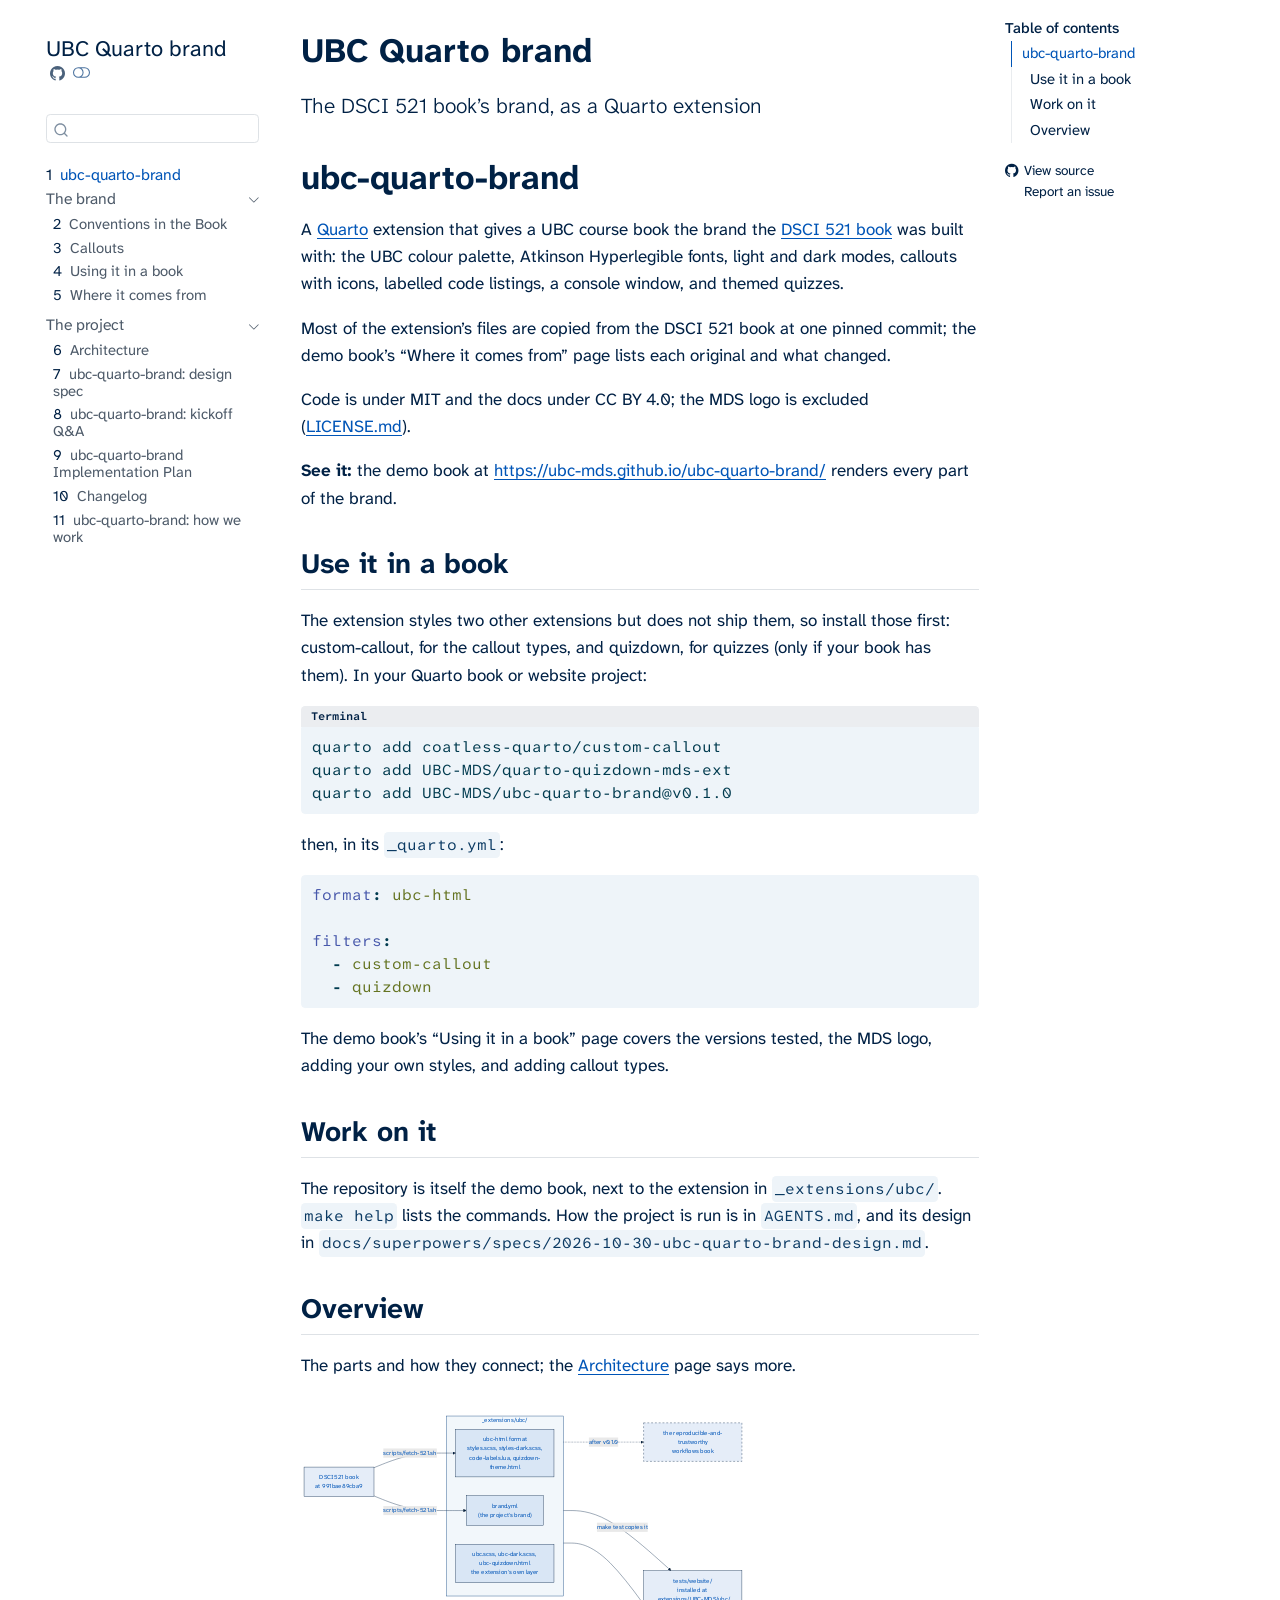
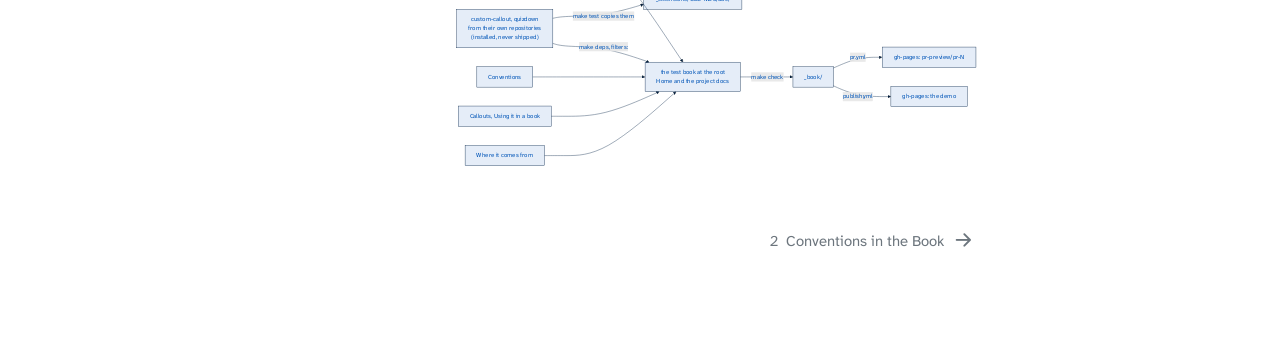
==== commit 1600d884: "Deploying to gh-pages from @ UBC-MDS/ubc-quarto-brand@ae0dba3fb7e7528895a8a116e0021f233d3fd867 🚀" ====
--- a/index.html
+++ b/index.html
@@ -83,9 +83,9 @@
 <link href="site_libs/quarto-html/quarto-syntax-highlighting-f889043e3c54bf7efdfb7d1d9535202f.css" rel="stylesheet" class="quarto-color-scheme-extra" id="quarto-text-highlighting-styles">
 <script src="site_libs/bootstrap/bootstrap.min.js"></script>
 <link href="site_libs/bootstrap/bootstrap-icons.css" rel="stylesheet">
-<link href="site_libs/bootstrap/bootstrap-a3c26ecea9a4a55064bed766a2d617f7.min.css" rel="stylesheet" append-hash="true" class="quarto-color-scheme" id="quarto-bootstrap" data-mode="light">
-<link href="site_libs/bootstrap/bootstrap-dark-424013899cf43cf04520b2a186ffcd95.min.css" rel="stylesheet" append-hash="true" class="quarto-color-scheme quarto-color-alternate" id="quarto-bootstrap" data-mode="dark">
-<link href="site_libs/bootstrap/bootstrap-a3c26ecea9a4a55064bed766a2d617f7.min.css" rel="stylesheet" append-hash="true" class="quarto-color-scheme-extra" id="quarto-bootstrap" data-mode="light">
+<link href="site_libs/bootstrap/bootstrap-45b191609d51b5db8807b36a5fe27cbe.min.css" rel="stylesheet" append-hash="true" class="quarto-color-scheme" id="quarto-bootstrap" data-mode="light">
+<link href="site_libs/bootstrap/bootstrap-dark-1de573b56614b60d7ef0ca02cc319aa7.min.css" rel="stylesheet" append-hash="true" class="quarto-color-scheme quarto-color-alternate" id="quarto-bootstrap" data-mode="dark">
+<link href="site_libs/bootstrap/bootstrap-45b191609d51b5db8807b36a5fe27cbe.min.css" rel="stylesheet" append-hash="true" class="quarto-color-scheme-extra" id="quarto-bootstrap" data-mode="light">
 <script src="site_libs/quarto-contrib/quizdown-1.3.2/quizdown.js"></script>
 <script src="site_libs/quarto-contrib/quizdown-1.3.2/quizdownKatex.js"></script>
 <script src="site_libs/quarto-contrib/quizdown-1.3.2/quizdownHighlight.js"></script>
@@ -150,6 +150,20 @@
   content: '\f44b' !important;
   background-image: none;
 }
+div.callout-activity.callout {
+  border-left-color: #0055B7;
+}
+div.callout-activity.callout-style-default .callout-header {
+  background-color: rgba(0, 85, 183, 0.13);
+}
+div.callout-activity .callout-toggle::before {  background-image: url('data:image/svg+xml,<svg xmlns="http://www.w3.org/2000/svg" width="16" height="16" fill="rgb(33, 37, 41)" class="bi bi-chevron-down" viewBox="0 0 16 16"><path fill-rule="evenodd" d="M1.646 4.646a.5.5 0 0 1 .708 0L8 10.293l5.646-5.647a.5.5 0 0 1 .708.708l-6 6a.5.5 0 0 1-.708 0l-6-6a.5.5 0 0 1 0-.708z"/></svg>');}
+div.callout-activity.callout-style-default .callout-icon::before, div.callout-activity.callout-titled .callout-icon::before {
+  font-family: 'Font Awesome 7 Free';
+  font-weight: 900;
+  font-style: normal;
+  content: '\e53d' !important;
+  background-image: none;
+}
 div.callout-relevance-project.callout {
   border-left-color: #0077C8;
 }
@@ -162,20 +176,6 @@
   font-weight: 900;
   font-style: normal;
   content: '\f542' !important;
-  background-image: none;
-}
-div.callout-activity.callout {
-  border-left-color: #0055B7;
-}
-div.callout-activity.callout-style-default .callout-header {
-  background-color: rgba(0, 85, 183, 0.13);
-}
-div.callout-activity .callout-toggle::before {  background-image: url('data:image/svg+xml,<svg xmlns="http://www.w3.org/2000/svg" width="16" height="16" fill="rgb(33, 37, 41)" class="bi bi-chevron-down" viewBox="0 0 16 16"><path fill-rule="evenodd" d="M1.646 4.646a.5.5 0 0 1 .708 0L8 10.293l5.646-5.647a.5.5 0 0 1 .708.708l-6 6a.5.5 0 0 1-.708 0l-6-6a.5.5 0 0 1 0-.708z"/></svg>');}
-div.callout-activity.callout-style-default .callout-icon::before, div.callout-activity.callout-titled .callout-icon::before {
-  font-family: 'Font Awesome 7 Free';
-  font-weight: 900;
-  font-style: normal;
-  content: '\e53d' !important;
   background-image: none;
 }
 </style>
@@ -509,14 +509,20 @@
 <p><strong>See it:</strong> the demo book at <a href="https://ubc-mds.github.io/ubc-quarto-brand/" class="uri">https://ubc-mds.github.io/ubc-quarto-brand/</a> renders every part of the brand.</p>
 <section id="use-it-in-a-book" class="level2">
 <h2 class="anchored" data-anchor-id="use-it-in-a-book">Use it in a book</h2>
-<p>In your Quarto book or website project:</p>
+<p>The extension styles two other extensions but does not ship them, so install those first: custom-callout, for the callout types, and quizdown, for quizzes (only if your book has them). In your Quarto book or website project:</p>
 <div class="code-with-filename">
 <div class="code-with-filename-file"><pre><strong>Terminal</strong></pre></div>
-<div class="code-copy-outer-scaffold"><div class="sourceCode" id="cb1"><pre class="sourceCode bash code-with-copy"><code class="sourceCode bash"><span id="cb1-1"><a href="#cb1-1" aria-hidden="true" tabindex="-1"></a><span class="ex">quarto</span> add UBC-MDS/ubc-quarto-brand@v0.1.0</span></code></pre></div><button title="Copy to Clipboard" class="code-copy-button"><i class="bi"></i></button></div>
+<div class="code-copy-outer-scaffold"><div class="sourceCode" id="cb1"><pre class="sourceCode bash code-with-copy"><code class="sourceCode bash"><span id="cb1-1"><a href="#cb1-1" aria-hidden="true" tabindex="-1"></a><span class="ex">quarto</span> add coatless-quarto/custom-callout</span>
+<span id="cb1-2"><a href="#cb1-2" aria-hidden="true" tabindex="-1"></a><span class="ex">quarto</span> add UBC-MDS/quarto-quizdown-mds-ext</span>
+<span id="cb1-3"><a href="#cb1-3" aria-hidden="true" tabindex="-1"></a><span class="ex">quarto</span> add UBC-MDS/ubc-quarto-brand@v0.1.0</span></code></pre></div><button title="Copy to Clipboard" class="code-copy-button"><i class="bi"></i></button></div>
 </div>
 <p>then, in its <code>_quarto.yml</code>:</p>
-<div class="code-copy-outer-scaffold"><div class="sourceCode" id="cb2"><pre class="sourceCode yaml code-with-copy"><code class="sourceCode yaml"><span id="cb2-1"><a href="#cb2-1" aria-hidden="true" tabindex="-1"></a><span class="fu">format</span><span class="kw">:</span><span class="at"> ubc-html</span></span></code></pre></div><button title="Copy to Clipboard" class="code-copy-button"><i class="bi"></i></button></div>
-<p>The demo book’s “Using it in a book” page covers the MDS logo, adding your own styles, and adding callout types.</p>
+<div class="code-copy-outer-scaffold"><div class="sourceCode" id="cb2"><pre class="sourceCode yaml code-with-copy"><code class="sourceCode yaml"><span id="cb2-1"><a href="#cb2-1" aria-hidden="true" tabindex="-1"></a><span class="fu">format</span><span class="kw">:</span><span class="at"> ubc-html</span></span>
+<span id="cb2-2"><a href="#cb2-2" aria-hidden="true" tabindex="-1"></a></span>
+<span id="cb2-3"><a href="#cb2-3" aria-hidden="true" tabindex="-1"></a><span class="fu">filters</span><span class="kw">:</span></span>
+<span id="cb2-4"><a href="#cb2-4" aria-hidden="true" tabindex="-1"></a><span class="at">  </span><span class="kw">-</span><span class="at"> custom-callout</span></span>
+<span id="cb2-5"><a href="#cb2-5" aria-hidden="true" tabindex="-1"></a><span class="at">  </span><span class="kw">-</span><span class="at"> quizdown</span></span></code></pre></div><button title="Copy to Clipboard" class="code-copy-button"><i class="bi"></i></button></div>
+<p>The demo book’s “Using it in a book” page covers the versions tested, the MDS logo, adding your own styles, and adding callout types.</p>
 </section>
 <section id="work-on-it" class="level2">
 <h2 class="anchored" data-anchor-id="work-on-it">Work on it</h2>
@@ -533,14 +539,14 @@
 <pre class="mermaid mermaid-js">flowchart LR
   src["DSCI 521 book&lt;br/&gt;at 991bae89cba9"] --&gt;|"scripts/fetch-521.sh"| brand
   src --&gt;|"scripts/fetch-521.sh"| fmt
-  src --&gt;|"scripts/fetch-521.sh"| emb
   subgraph ext["_extensions/ubc/"]
     brand["brand.yml&lt;br/&gt;(the project's brand)"]
     fmt["ubc-html format&lt;br/&gt;styles.scss, styles-dark.scss,&lt;br/&gt;code-labels.lua, quizdown-theme.html"]
-    emb["embedded extensions&lt;br/&gt;custom-callout, quizdown"]
     layer["ubc.scss, ubc-dark.scss, ubc-quizdown.html&lt;br/&gt;the extension's own layer"]
   end
   ext --&gt; book["the test book at the root&lt;br/&gt;Home and the project docs"]
+  deps["custom-callout, quizdown&lt;br/&gt;from their own repositories&lt;br/&gt;(installed, never shipped)"] --&gt;|"make deps, filters:"| book
+  deps --&gt;|"make test copies them"| site
   conv["Conventions"] --&gt; book
   gallery["Callouts, Using it in a book"] --&gt; book
   prov["Where it comes from"] --&gt; book
